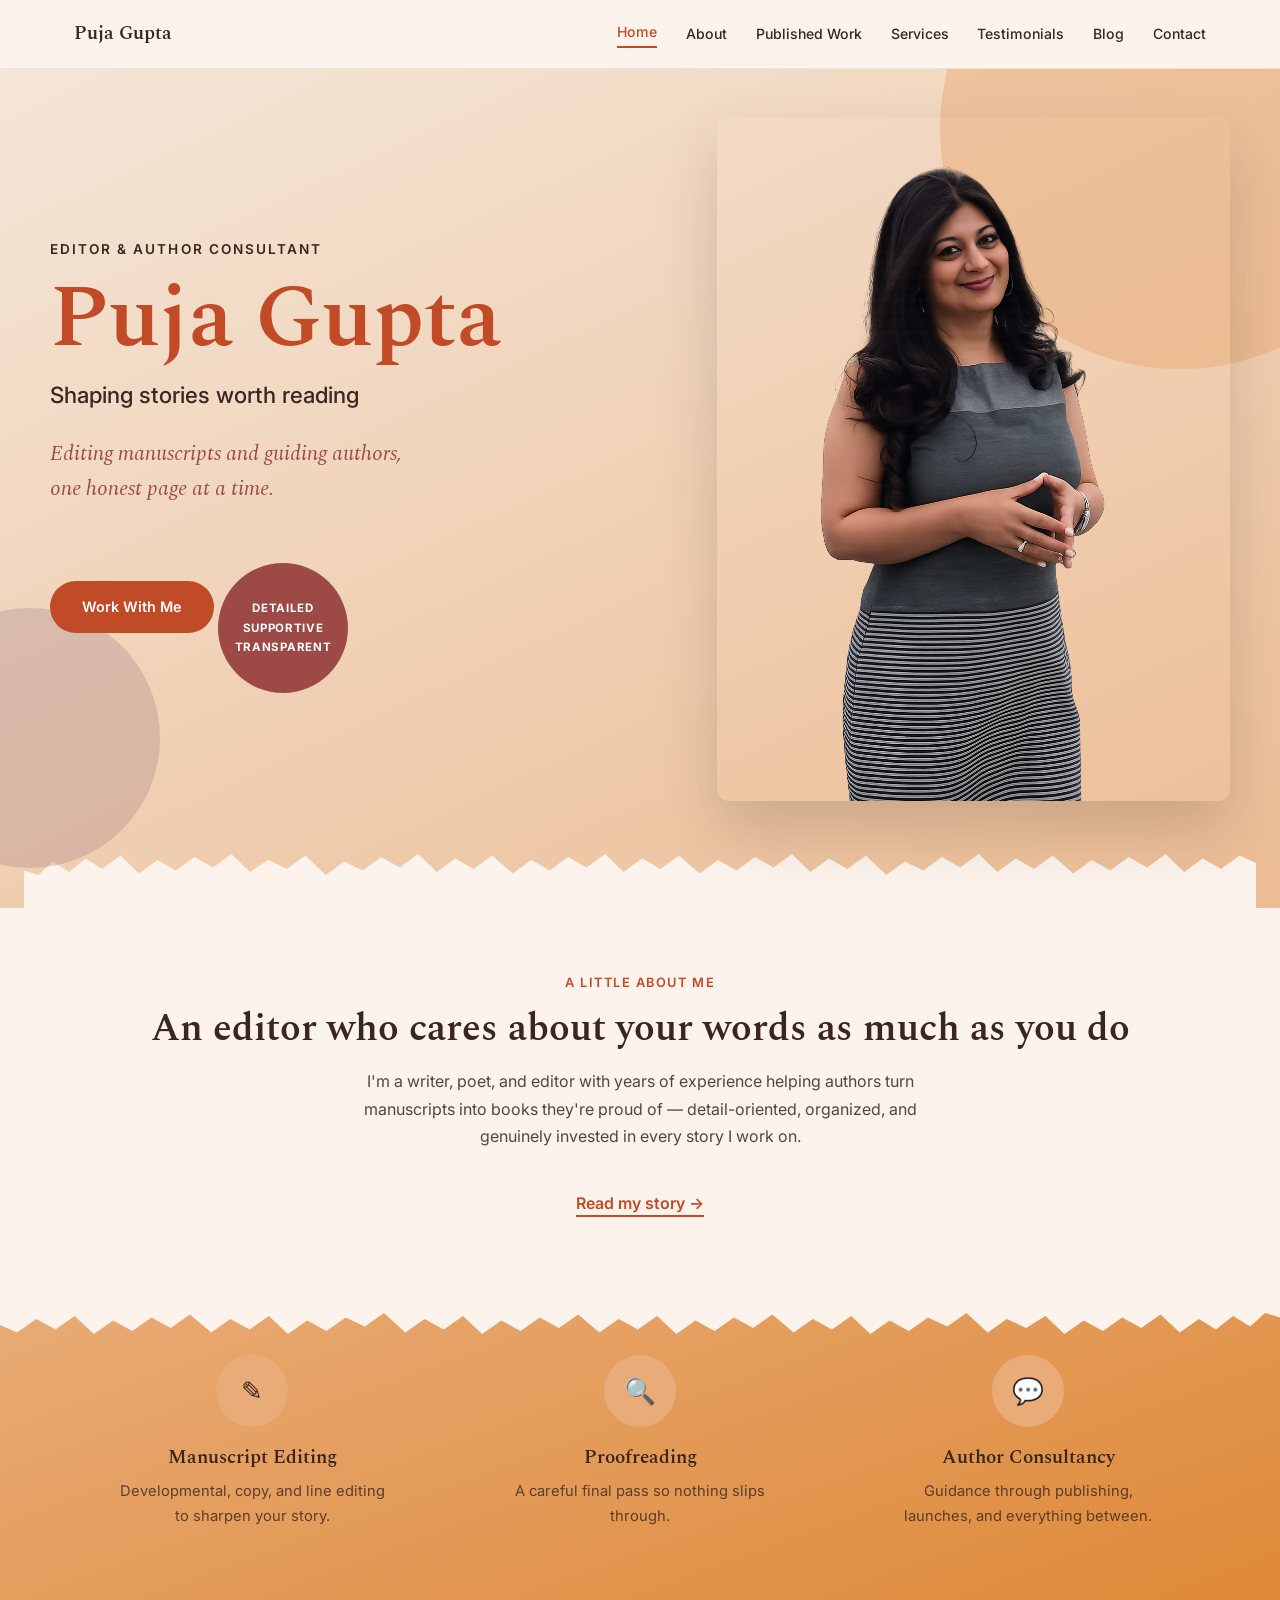
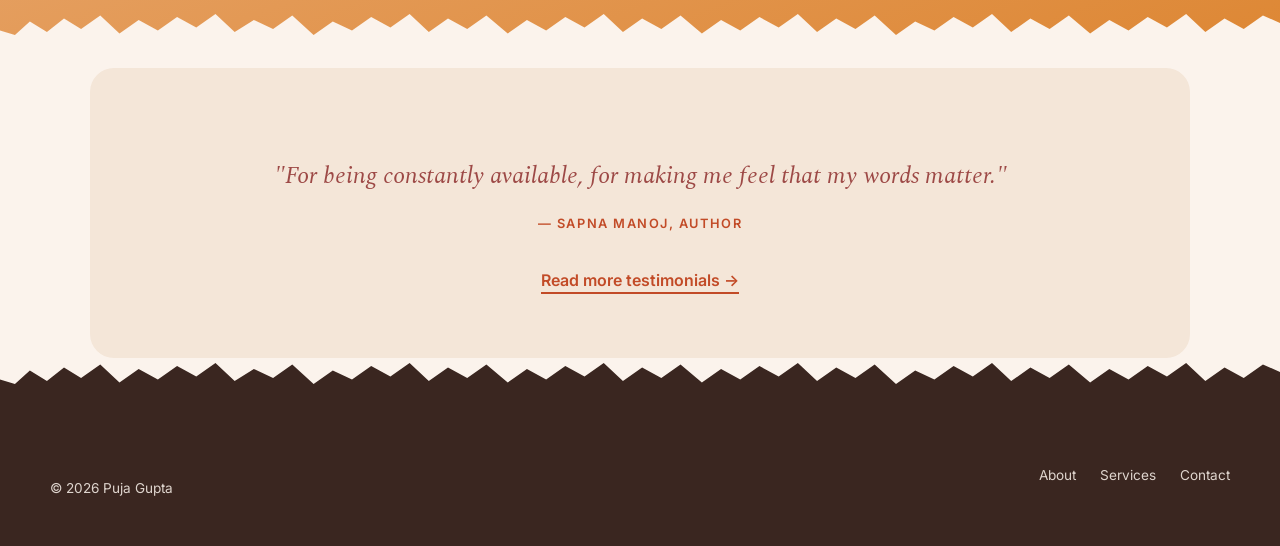
==== index.html @ 23521c8b "Update index.html" ====
<!DOCTYPE html>
<html lang="en">
<head>
<meta charset="UTF-8">
<meta name="viewport" content="width=device-width, initial-scale=1.0">
<title>Puja Gupta — Editor &amp; Author Consultant</title>
<link rel="preconnect" href="https://fonts.googleapis.com">
<link rel="preconnect" href="https://fonts.gstatic.com" crossorigin>
<link href="https://fonts.googleapis.com/css2?family=Spectral:ital,wght@0,500;0,600;1,500&family=Inter:wght@400;500;600;700&display=swap" rel="stylesheet">
<link rel="stylesheet" href="style.css">
</head>
<body>

<header class="site-nav">
  <div class="nav-inner">
    <a href="index.html" class="nav-logo">Puja Gupta</a>
    <nav class="nav-links" id="navLinks">
      <a href="index.html" class="is-current">Home</a>
      <a href="about.html">About</a>
      <a href="publishedwork.html">Published Work</a>
      <a href="services.html">Services</a>
      <a href="testimonials.html">Testimonials</a>
      <a href="blog.html">Blog</a>
      <a href="contact.html">Contact</a>
    </nav>
    <button class="nav-toggle" id="navToggle" aria-label="Toggle menu" aria-expanded="false">
      <span></span><span></span><span></span>
    </button>
  </div>
</header>

<!-- ============ HERO ============ -->
<section class="hero">
  <div class="hero-blob blob-a" aria-hidden="true"></div>
  <div class="hero-blob blob-b" aria-hidden="true"></div>

  <div class="hero-inner">
    <div class="hero-text">
      <p class="hero-eyebrow">Editor &amp; Author Consultant</p>
      <h1>Puja Gupta</h1>
      <p class="hero-role">Shaping stories worth reading</p>
      <p class="hero-tagline">Editing manuscripts and guiding authors, one honest page at a time.</p>
      <a href="contact.html" class="btn btn-primary">Work With Me</a>
      <div class="hero-badge">DETAILED<br>SUPPORTIVE<br>TRANSPARENT</div>
    </div>
    <div class="hero-photo">
      <img src="hero-photo.jpg.png" alt="Puja Gupta">
    </div>
  </div>

  <svg class="torn-divider" viewBox="0 0 1200 40" preserveAspectRatio="none" aria-hidden="true">
    <path d="M0,40 L0,15 L14,18 L28,9 L44,16 L60,7 L76,14 L94,5 L112,17 L130,8 L148,15 L166,6 L184,13 L202,4 L220,16 L238,8 L256,14 L274,5 L294,18 L312,9 L330,15 L348,6 L366,13 L384,4 L402,16 L420,7 L438,14 L456,5 L476,17 L494,8 L512,15 L530,6 L548,13 L566,4 L584,16 L602,7 L620,14 L638,5 L658,17 L676,8 L694,15 L712,6 L730,13 L748,4 L766,16 L784,7 L802,14 L820,5 L840,18 L858,9 L876,15 L894,6 L912,13 L930,4 L948,16 L966,7 L984,14 L1002,5 L1022,17 L1040,8 L1058,15 L1076,6 L1094,13 L1112,4 L1130,16 L1148,7 L1166,14 L1184,5 L1200,10 L1200,40 Z"/>
  </svg>
</section>

<!-- ============ INTRO TEASER ============ -->
<section class="section section-center">
  <p class="eyebrow eyebrow-center">A little about me</p>
  <h2>An editor who cares about your words as much as you do</h2>
  <p class="section-lead">I'm a writer, poet, and editor with years of experience helping authors turn manuscripts into books they're proud of — detail-oriented, organized, and genuinely invested in every story I work on.</p>
  <a href="about.html" class="link-underline">Read my story →</a>
</section>

<!-- ============ WHAT I DO TEASER ============ -->
<div class="band band-tacao">
  <svg class="torn-divider" viewBox="0 0 1200 40" preserveAspectRatio="none" aria-hidden="true" style="transform: rotate(180deg); margin-bottom:-1px;">
    <path d="M0,40 L0,15 L14,18 L28,9 L44,16 L60,7 L76,14 L94,5 L112,17 L130,8 L148,15 L166,6 L184,13 L202,4 L220,16 L238,8 L256,14 L274,5 L294,18 L312,9 L330,15 L348,6 L366,13 L384,4 L402,16 L420,7 L438,14 L456,5 L476,17 L494,8 L512,15 L530,6 L548,13 L566,4 L584,16 L602,7 L620,14 L638,5 L658,17 L676,8 L694,15 L712,6 L730,13 L748,4 L766,16 L784,7 L802,14 L820,5 L840,18 L858,9 L876,15 L894,6 L912,13 L930,4 L948,16 L966,7 L984,14 L1002,5 L1022,17 L1040,8 L1058,15 L1076,6 L1094,13 L1112,4 L1130,16 L1148,7 L1166,14 L1184,5 L1200,10 L1200,40 Z" fill="var(--cream)"/>
  </svg>
  <section class="numbered-grid">
    <div class="numbered-card">
      <div class="numbered-icon">✎</div>
      <h3>Manuscript Editing</h3>
      <p>Developmental, copy, and line editing to sharpen your story.</p>
    </div>
    <div class="numbered-card">
      <div class="numbered-icon">🔍</div>
      <h3>Proofreading</h3>
      <p>A careful final pass so nothing slips through.</p>
    </div>
    <div class="numbered-card">
      <div class="numbered-icon">💬</div>
      <h3>Author Consultancy</h3>
      <p>Guidance through publishing, launches, and everything between.</p>
    </div>
  </section>
  <svg class="torn-divider" viewBox="0 0 1200 40" preserveAspectRatio="none" aria-hidden="true" style="margin-top:-1px;">
    <path d="M0,40 L0,15 L14,18 L28,9 L44,16 L60,7 L76,14 L94,5 L112,17 L130,8 L148,15 L166,6 L184,13 L202,4 L220,16 L238,8 L256,14 L274,5 L294,18 L312,9 L330,15 L348,6 L366,13 L384,4 L402,16 L420,7 L438,14 L456,5 L476,17 L494,8 L512,15 L530,6 L548,13 L566,4 L584,16 L602,7 L620,14 L638,5 L658,17 L676,8 L694,15 L712,6 L730,13 L748,4 L766,16 L784,7 L802,14 L820,5 L840,18 L858,9 L876,15 L894,6 L912,13 L930,4 L948,16 L966,7 L984,14 L1002,5 L1022,17 L1040,8 L1058,15 L1076,6 L1094,13 L1112,4 L1130,16 L1148,7 L1166,14 L1184,5 L1200,10 L1200,40 Z" fill="var(--cream)"/>
  </svg>
</div>

<!-- ============ CTA ============ -->
<section class="section section-center" style="background: var(--cream-2); border-radius: 24px; max-width: 1100px;">
  <p class="script-line" style="font-size: 1.5rem; margin-bottom: 1rem;">"For being constantly available, for making me feel that my words matter."</p>
  <p class="eyebrow eyebrow-center" style="margin-top: 1rem;">— Sapna Manoj, Author</p>
  <div style="margin-top: 2rem;">
    <a href="testimonials.html" class="link-underline">Read more testimonials →</a>
  </div>
</section>

<svg class="torn-divider to-ink" viewBox="0 0 1200 40" preserveAspectRatio="none" aria-hidden="true" style="margin-bottom:-1px;">
  <path d="M0,40 L0,15 L14,18 L28,9 L44,16 L60,7 L76,14 L94,5 L112,17 L130,8 L148,15 L166,6 L184,13 L202,4 L220,16 L238,8 L256,14 L274,5 L294,18 L312,9 L330,15 L348,6 L366,13 L384,4 L402,16 L420,7 L438,14 L456,5 L476,17 L494,8 L512,15 L530,6 L548,13 L566,4 L584,16 L602,7 L620,14 L638,5 L658,17 L676,8 L694,15 L712,6 L730,13 L748,4 L766,16 L784,7 L802,14 L820,5 L840,18 L858,9 L876,15 L894,6 L912,13 L930,4 L948,16 L966,7 L984,14 L1002,5 L1022,17 L1040,8 L1058,15 L1076,6 L1094,13 L1112,4 L1130,16 L1148,7 L1166,14 L1184,5 L1200,10 L1200,40 Z"/>
</svg>
<footer class="site-footer">
  <div class="footer-inner">
    <p>© 2026 Puja Gupta</p>
    <div class="footer-links">
      <a href="about.html">About</a>
      <a href="services.html">Services</a>
      <a href="contact.html">Contact</a>
    </div>
  </div>
</footer>

<script src="script.js"></script>
</body>
</html>
---- style.css ----
/* ===========================================
   TOKENS
   =========================================== */
:root{
  --cream: #FBF3EC;
  --cream-2: #F4E6D8;
  --tuscany: #C24B27;
  --brandy: #DD8632;
  --tacao: #E9AC78;
  --copper: #9D4946;
  --pharlap: #AB8689;
  --ink: #3A2620;

  --font-display: "Spectral", serif;
  --font-body: "Inter", sans-serif;
  --container: 1180px;
}

*,*::before,*::as{ box-sizing: border-box; }
*,*::before,*::after{ box-sizing: border-box; }
html{ scroll-behavior: smooth; }
@media (prefers-reduced-motion: reduce){
  html{ scroll-behavior: auto; }
  *{ animation-duration: .01ms !important; transition-duration: .01ms !important; }
}

body{
  margin:0;
  font-family: var(--font-body);
  background: var(--cream);
  color: var(--ink);
  line-height: 1.7;
  -webkit-font-smoothing: antialiased;
}

h1,h2,h3{ font-family: var(--font-display); margin:0; line-height:1.2; font-weight:600; }
a{ color:inherit; text-decoration:none; }
img{ max-width:100%; display:block; }
ul{ margin:0; padding:0; list-style:none; }

:focus-visible{ outline: 3px solid var(--tuscany); outline-offset: 3px; }

.eyebrow{
  font-family: var(--font-body);
  font-size: .8rem;
  font-weight: 600;
  letter-spacing: .12em;
  text-transform: uppercase;
  color: var(--tuscany);
  margin: 0 0 .8rem;
}
.eyebrow-center{ text-align:center; }
.script-line{
  font-family: var(--font-display);
  font-style: italic;
  color: var(--copper);
}

.btn{
  display:inline-block;
  padding: .85rem 2rem;
  border-radius: 999px;
  font-weight: 600;
  font-size: .9rem;
  transition: transform .3s ease, box-shadow .3s ease;
}
.btn:hover{ transform: translateY(-2px); box-shadow: 0 10px 22px rgba(58,38,32,.18); }
.btn-primary{ background: var(--tuscany); color: #fff; }
.btn-ghost{ background: transparent; color: var(--ink); border: 1.5px solid var(--ink); }

.link-underline{
  font-weight: 600;
  border-bottom: 2px solid var(--tuscany);
  padding-bottom: 2px;
  color: var(--tuscany);
}

/* ===========================================
   NAV
   =========================================== */
.site-nav{
  position: sticky;
  top: 0;
  z-index: 100;
  background: rgba(251,243,236,.92);
  backdrop-filter: blur(8px);
  border-bottom: 1px solid rgba(58,38,32,.08);
}
.nav-inner{
  max-width: var(--container);
  margin: 0 auto;
  display:flex;
  align-items:center;
  justify-content:space-between;
  padding: 1.1rem 1.5rem;
}
.nav-logo{
  font-family: var(--font-display);
  font-weight:600;
  font-size: 1.2rem;
  color: var(--ink);
}
.nav-links{ display:flex; align-items:center; gap: 1.8rem; }
.nav-links a{ font-size: .88rem; font-weight:500; color: var(--ink); transition: color .2s; }
.nav-links a:hover{ color: var(--tuscany); }
.nav-links a.is-current{ color: var(--tuscany); border-bottom: 2px solid var(--tuscany); padding-bottom: 2px; }
.nav-toggle{ display:none; flex-direction:column; gap:5px; background:none; border:none; cursor:pointer; padding:.5rem; }
.nav-toggle span{ width:22px; height:2px; background: var(--ink); }

/* ===========================================
   TORN PAPER DIVIDER
   =========================================== */
.torn-divider{
  display:block;
  width: 100%;
  height: 60px;
  margin-top: -1px;
}
.torn-divider path{ fill: var(--cream); }
.torn-divider.to-cream-2 path{ fill: var(--cream-2); }
.torn-divider.to-ink path{ fill: var(--ink); }

/* ===========================================
   HERO (Home)
   =========================================== */
.hero{
  position: relative;
  overflow: hidden;
  padding: 3rem 1.5rem 0;
  background: linear-gradient(155deg, var(--cream-2) 0%, var(--tacao) 140%);
}
.hero-blob{
  position: absolute;
  border-radius: 50%;
  opacity: .5;
  z-index: 0;
}
.blob-a{ width: 480px; height: 480px; background: var(--tacao); top: -180px; right: -140px; }
.blob-b{ width: 260px; height: 260px; background: var(--pharlap); opacity: .35; bottom: 40px; left: -100px; }

.hero-inner{
  position: relative;
  z-index: 1;
  max-width: var(--container);
  margin: 0 auto;
  display: grid;
  grid-template-columns: 1.1fr .9fr;
  gap: 2.5rem;
  align-items: center;
  padding-bottom: 3rem;
}
.hero-text h1{
  font-size: clamp(3rem, 7vw, 5.5rem);
  color: var(--tuscany);
}
.hero-eyebrow{
  font-size: .85rem;
  font-weight: 600;
  letter-spacing: .15em;
  text-transform: uppercase;
  color: var(--ink);
  margin-bottom: .4rem;
}
.hero-role{
  font-size: 1.4rem;
  font-weight: 500;
  color: var(--ink);
  margin-top: .2rem;
}
.hero-tagline{
  font-family: var(--font-display);
  font-style: italic;
  font-size: 1.3rem;
  color: var(--copper);
  margin: 1.3rem 0 2rem;
  max-width: 32ch;
}
.hero-badge{
  display:inline-flex;
  flex-direction: column;
  align-items:center;
  justify-content:center;
  gap: .3rem;
  width: 130px; height: 130px;
  border-radius: 50%;
  background: var(--copper);
  color: #fff;
  font-size: .72rem;
  font-weight: 700;
  letter-spacing: .06em;
  text-align:center;
  margin-top: 1.5rem;
}

.hero-photo{ position: relative; }
.hero-photo img{
  width: 100%;
  border-radius: 12px;
  aspect-ratio: 3/4;
  object-fit: cover;
  box-shadow: 0 30px 60px rgba(58,38,32,.18);
}

/* ===========================================
   PAGE BANNER (inner pages)
   =========================================== */
.page-banner{
  position: relative;
  overflow: hidden;
  padding: 5rem 1.5rem 4rem;
  text-align: center;
  background: linear-gradient(155deg, var(--cream-2) 0%, var(--tacao) 140%);
}
.page-banner .hero-blob{ opacity: .4; }
.page-banner-inner{ position: relative; z-index: 1; max-width: 640px; margin: 0 auto; }
.page-banner h1{ font-size: clamp(2.4rem, 6vw, 3.6rem); color: var(--tuscany); }
.page-banner p{ margin-top: .8rem; font-size: 1.05rem; color: var(--ink); opacity: .8; }

/* ===========================================
   TEASER / INTRO SECTIONS
   =========================================== */
.section{
  max-width: var(--container);
  margin: 0 auto;
  padding: 4rem 1.5rem;
}
.section-center{ text-align: center; }
.section h2{ font-size: clamp(1.8rem, 4vw, 2.4rem); margin-bottom: 1rem; }
.section-lead{ max-width: 60ch; margin: 0 auto 2.5rem; color: var(--ink); opacity: .85; }

/* ===========================================
   ABOUT
   =========================================== */
.about-grid{
  max-width: var(--container);
  margin: 0 auto;
  padding: 4rem 1.5rem;
  display:grid;
  grid-template-columns: .8fr 1.2fr;
  gap: 3rem;
  align-items:center;
}
.about-photo img{ border-radius: 12px; aspect-ratio: 3/4; object-fit: cover; box-shadow: 0 20px 40px rgba(58,38,32,.15); }
.about-copy h2{ font-size: 2rem; margin-bottom: 1rem; }
.about-copy p{ margin: 0 0 1.2rem; max-width: 52ch; }
.about-quote{
  font-family: var(--font-display);
  font-style: italic;
  font-size: 1.15rem;
  color: var(--copper);
  border-left: 3px solid var(--tacao);
  padding-left: 1.2rem;
  margin: 1.5rem 0;
}

.edu-skills{
  max-width: var(--container);
  margin: 0 auto;
  padding: 1rem 1.5rem 5rem;
  display: grid;
  grid-template-columns: 1fr 1fr;
  gap: 3rem;
}
.edu-item{ margin-bottom: 1.1rem; }
.edu-degree{ font-weight: 600; margin: 0; }
.edu-school{ color: var(--ink); opacity: .7; font-size: .9rem; margin: .2rem 0 0; }
.chip-row{ display:flex; flex-wrap:wrap; gap: .6rem; }
.chip{
  background: var(--cream-2);
  border: 1px solid rgba(58,38,32,.1);
  padding: .5rem 1rem;
  border-radius: 999px;
  font-size: .85rem;
}

/* ===========================================
   NUMBERED CARDS (Services)
   =========================================== */
.numbered-grid{
  max-width: var(--container);
  margin: 0 auto;
  padding: 1rem 1.5rem 5rem;
  display: grid;
  grid-template-columns: repeat(3, 1fr);
  gap: 2rem;
}
.numbered-card{ text-align: center; }
.numbered-icon{
  width: 72px; height: 72px;
  border-radius: 50%;
  background: var(--tacao);
  color: var(--ink);
  display:flex; align-items:center; justify-content:center;
  font-size: 1.6rem;
  margin: 0 auto 1.2rem;
}
.numbered-card h3{ font-size: 1.2rem; margin-bottom: .6rem; }
.numbered-card p{ font-size: .92rem; opacity: .8; max-width: 30ch; margin: 0 auto; }

/* ===========================================
   WORK CARDS (Published Work)
   =========================================== */
.work-list{
  max-width: var(--container);
  margin: 0 auto;
  padding: 1rem 1.5rem 5rem;
  display: flex;
  flex-direction: column;
  gap: 1.5rem;
}
.work-card{
  background: #fff;
  border-radius: 14px;
  padding: 2rem;
  display: flex;
  justify-content: space-between;
  align-items: center;
  gap: 2rem;
  flex-wrap: wrap;
  box-shadow: 0 10px 26px rgba(58,38,32,.06);
  transition: transform .3s ease, box-shadow .3s ease;
}
.work-card:hover{ transform: translateY(-4px); box-shadow: 0 16px 34px rgba(58,38,32,.1); }
.work-card h3{ font-size: 1.25rem; margin-bottom: .4rem; }
.work-card p{ font-size: .92rem; opacity: .8; max-width: 52ch; margin: 0; }

/* ===========================================
   SECTION BANDS — alternating backgrounds for rhythm
   =========================================== */
.band{ width: 100%; position: relative; }
.band-cream2{ background: var(--cream-2); }
.band-tacao{ background: linear-gradient(160deg, var(--tacao) 0%, var(--brandy) 100%); }
.band-tacao .eyebrow, .band-tacao h2{ color: var(--ink); }
.band-tacao .section-lead, .band-tacao p{ color: var(--ink); }

/* ===========================================
   TESTIMONIALS (dark pill cards)
   =========================================== */
.testimonial-list{
  max-width: var(--container);
  margin: 0 auto;
  padding: 1rem 1.5rem 5rem;
  display: flex;
  flex-direction: column;
  gap: 2rem;
}
.testimonial-card{
  background: var(--ink);
  color: var(--cream);
  border-radius: 28px;
  padding: 2.5rem;
  display: grid;
  grid-template-columns: 110px 1fr;
  gap: 2rem;
  align-items: start;
}
.testimonial-cover{
  width: 110px;
  border-radius: 8px;
  overflow: hidden;
  box-shadow: 0 10px 22px rgba(0,0,0,.3);
}
.testimonial-cover img{ width: 100%; aspect-ratio: 2/3; object-fit: cover; }
.testimonial-quote{ font-size: .96rem; opacity: .92; margin-bottom: 1.2rem; }
.testimonial-author{ font-weight: 700; margin: 0; }
.testimonial-book a{
  font-size: .85rem;
  color: var(--tacao);
  border-bottom: 1px solid var(--tacao);
  padding-bottom: 1px;
}

/* ===========================================
   BLOG PLACEHOLDER
   =========================================== */
.blog-placeholder{
  max-width: 560px;
  margin: 0 auto;
  padding: 3rem 1.5rem 6rem;
  text-align: center;
}
.blog-placeholder .icon{ font-size: 2.5rem; margin-bottom: 1rem; }
.blog-placeholder h2{ font-size: 1.8rem; margin-bottom: .8rem; }

/* ===========================================
   CONTACT
   =========================================== */
.contact-page{
  max-width: var(--container);
  margin: 0 auto;
  padding: 1rem 1.5rem 6rem;
  display: grid;
  grid-template-columns: .9fr 1.1fr;
  gap: 3rem;
}
.contact-links{ display: flex; flex-direction: column; gap: 1rem; }
.contact-row{
  display:flex;
  align-items:center;
  gap: .9rem;
  font-size: .95rem;
  padding: 1.1rem 1.3rem;
  background: #fff;
  border-radius: 12px;
  box-shadow: 0 8px 20px rgba(58,38,32,.06);
  transition: transform .25s ease;
}
a.contact-row:hover{ transform: translateX(4px); }
.contact-icon{ font-size: 1.15rem; }

.contact-form{ display:flex; flex-direction:column; gap: 1rem; }
.contact-form input, .contact-form textarea{
  background: #fff;
  border: 1.5px solid rgba(58,38,32,.12);
  border-radius: 10px;
  padding: .85rem 1.1rem;
  font-family: inherit;
  font-size: .95rem;
  color: var(--ink);
  resize: vertical;
}
.contact-form input:focus, .contact-form textarea:focus{ border-color: var(--tuscany); outline:none; }
.contact-form button{ align-self: flex-start; border:none; cursor:pointer; }
.form-note{ font-size: .85rem; color: var(--tuscany); min-height: 1.2em; }

/* ===========================================
   FOOTER
   =========================================== */
.site-footer{
  background: var(--ink);
  color: var(--cream);
  padding: 3rem 1.5rem 2rem;
}
.footer-inner{
  max-width: var(--container);
  margin: 0 auto;
  display: flex;
  justify-content: space-between;
  flex-wrap: wrap;
  gap: 1rem;
  font-size: .85rem;
  opacity: .85;
}
.footer-links{ display:flex; gap: 1.5rem; }
.footer-links a:hover{ color: var(--tacao); }

/* ===========================================
   SCROLL REVEAL — minimal, classy
   =========================================== */
.reveal{
  opacity: 0;
  transform: translateY(16px);
  transition: opacity .6s ease, transform .6s ease;
}
.reveal.is-visible{ opacity: 1; transform: translateY(0); }

@media (prefers-reduced-motion: reduce){
  .reveal{ opacity: 1 !important; transform: none !important; }
}

/* ===========================================
   RESPONSIVE
   =========================================== */
@media (max-width: 900px){
  .hero-inner{ grid-template-columns: 1fr; text-align: center; }
  .hero-badge{ margin: 1.5rem auto 0; }
  .hero-photo{ max-width: 340px; margin: 2rem auto 0; }
  .about-grid{ grid-template-columns: 1fr; text-align: center; }
  .about-photo{ max-width: 300px; margin: 0 auto; }
  .about-copy p{ margin-inline: auto; }
  .edu-skills{ grid-template-columns: 1fr; }
  .numbered-grid{ grid-template-columns: 1fr; }
  .work-card{ flex-direction: column; align-items: flex-start; }
  .testimonial-card{ grid-template-columns: 1fr; text-align: left; }
  .testimonial-cover{ width: 80px; }
  .contact-page{ grid-template-columns: 1fr; }
}
@media (max-width: 640px){
  .nav-links{
    position: fixed; inset: 0 0 0 auto; height: 100vh; width: min(78vw, 300px);
    background: var(--cream); flex-direction: column; align-items:flex-start; justify-content:center;
    padding: 2rem; gap: 1.6rem; transform: translateX(100%); transition: transform .3s ease;
    box-shadow: -10px 0 30px rgba(58,38,32,.12);
  }
  .nav-links.open{ transform: translateX(0); }
  .nav-toggle{ display:flex; }
}
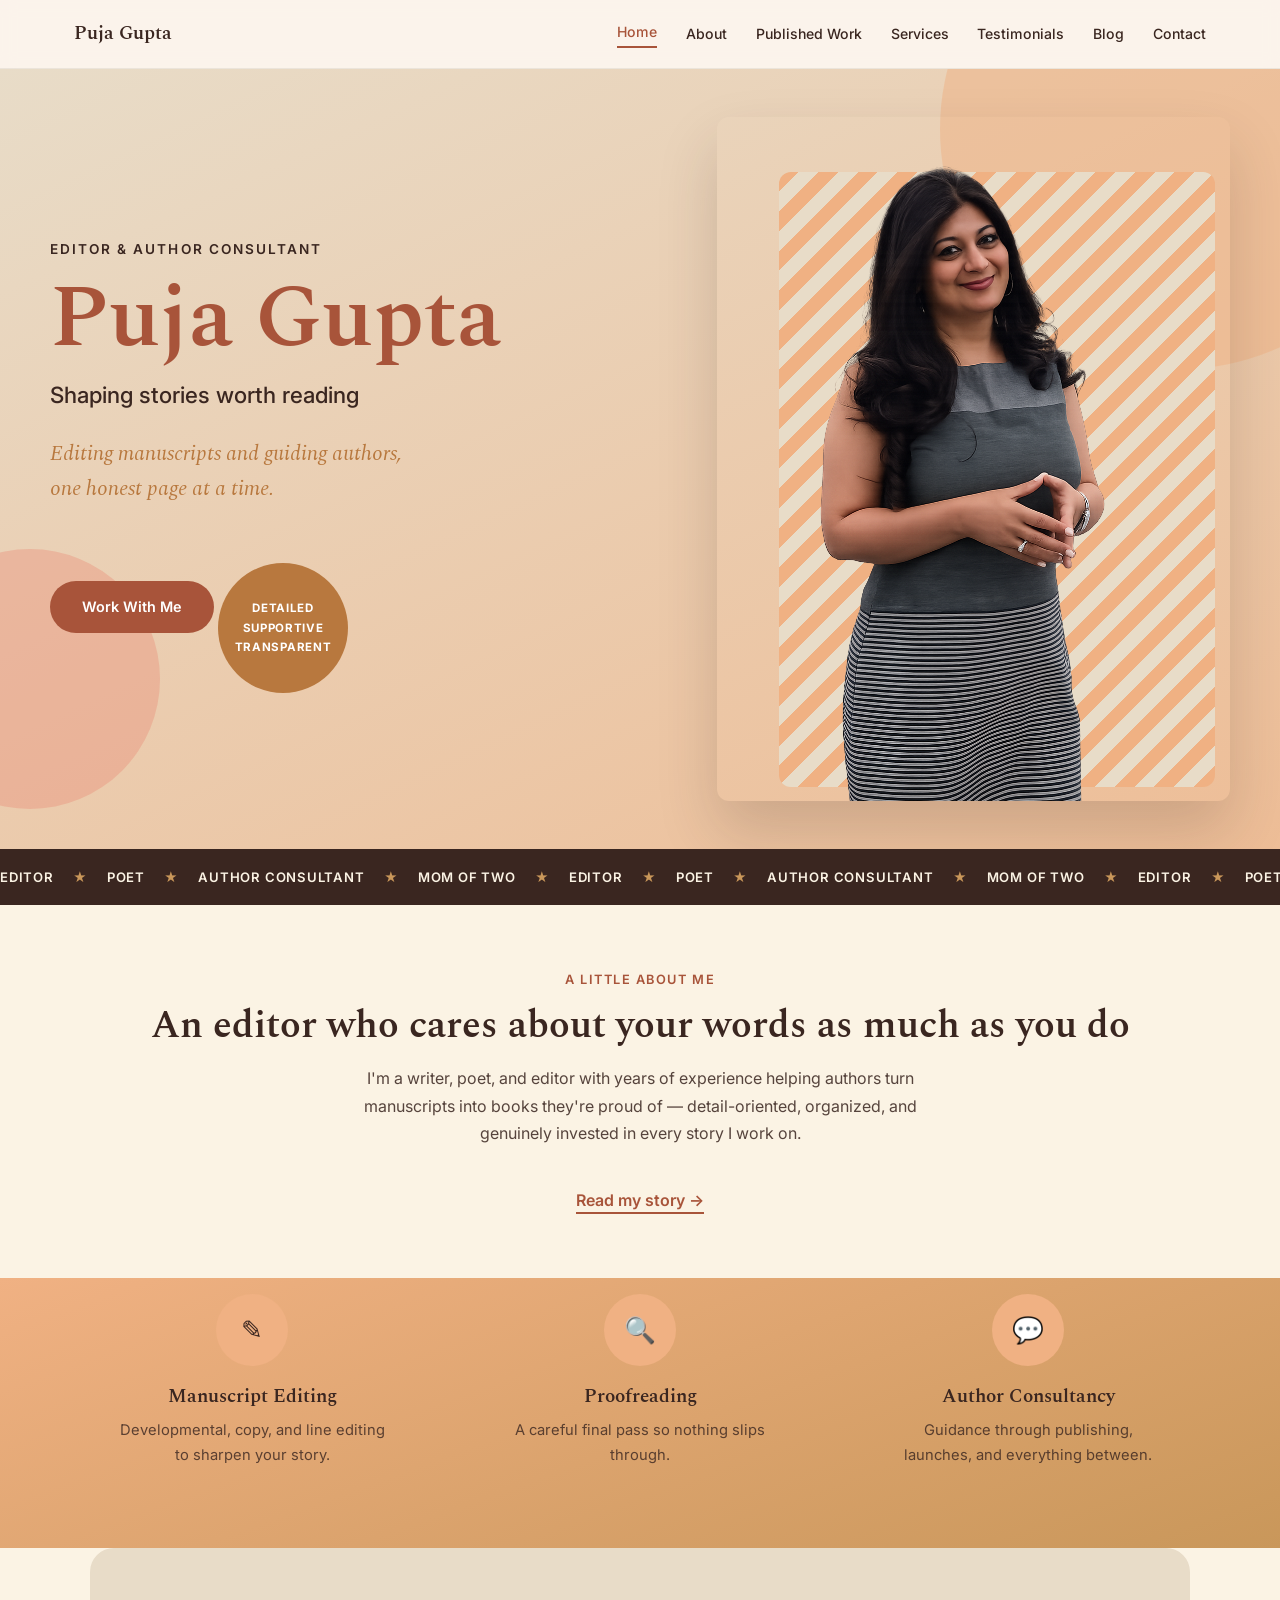
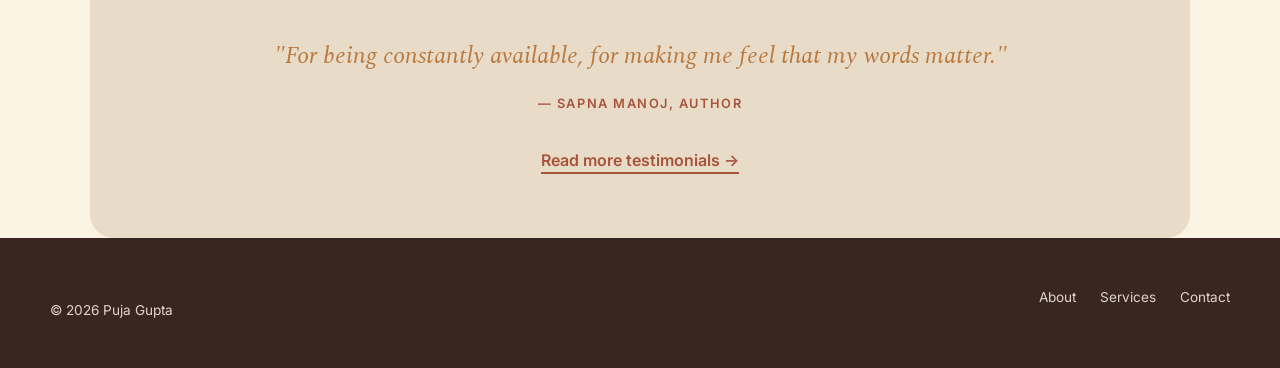
==== commit c0e7cbdd: "Update index.html" ====
--- a/index.html
+++ b/index.html
@@ -44,14 +44,21 @@
       <div class="hero-badge">DETAILED<br>SUPPORTIVE<br>TRANSPARENT</div>
     </div>
     <div class="hero-photo">
-      <img src="hero-photo.jpg.png" alt="Puja Gupta">
+      <div class="stripe-panel" style="width: 85%; height: 90%; top: 8%; left: 12%;" aria-hidden="true"></div>
+      <img src="hero-photo.jpg.png" alt="Puja Gupta" style="position:relative;">
     </div>
   </div>
+</section>
 
-  <svg class="torn-divider" viewBox="0 0 1200 40" preserveAspectRatio="none" aria-hidden="true">
-    <path d="M0,40 L0,15 L14,18 L28,9 L44,16 L60,7 L76,14 L94,5 L112,17 L130,8 L148,15 L166,6 L184,13 L202,4 L220,16 L238,8 L256,14 L274,5 L294,18 L312,9 L330,15 L348,6 L366,13 L384,4 L402,16 L420,7 L438,14 L456,5 L476,17 L494,8 L512,15 L530,6 L548,13 L566,4 L584,16 L602,7 L620,14 L638,5 L658,17 L676,8 L694,15 L712,6 L730,13 L748,4 L766,16 L784,7 L802,14 L820,5 L840,18 L858,9 L876,15 L894,6 L912,13 L930,4 L948,16 L966,7 L984,14 L1002,5 L1022,17 L1040,8 L1058,15 L1076,6 L1094,13 L1112,4 L1130,16 L1148,7 L1166,14 L1184,5 L1200,10 L1200,40 Z"/>
-  </svg>
-</section>
+
+<!-- ============ SCROLLING TAG STRIP ============ -->
+<div class="tag-marquee">
+  <div class="tag-marquee-track">
+    <span>Editor</span><span class="star">★</span><span>Poet</span><span class="star">★</span><span>Author Consultant</span><span class="star">★</span><span>Mom of Two</span><span class="star">★</span>
+    <span>Editor</span><span class="star">★</span><span>Poet</span><span class="star">★</span><span>Author Consultant</span><span class="star">★</span><span>Mom of Two</span><span class="star">★</span>
+    <span>Editor</span><span class="star">★</span><span>Poet</span><span class="star">★</span><span>Author Consultant</span><span class="star">★</span><span>Mom of Two</span><span class="star">★</span>
+  </div>
+</div>
 
 <!-- ============ INTRO TEASER ============ -->
 <section class="section section-center">
@@ -63,10 +70,7 @@
 
 <!-- ============ WHAT I DO TEASER ============ -->
 <div class="band band-tacao">
-  <svg class="torn-divider" viewBox="0 0 1200 40" preserveAspectRatio="none" aria-hidden="true" style="transform: rotate(180deg); margin-bottom:-1px;">
-    <path d="M0,40 L0,15 L14,18 L28,9 L44,16 L60,7 L76,14 L94,5 L112,17 L130,8 L148,15 L166,6 L184,13 L202,4 L220,16 L238,8 L256,14 L274,5 L294,18 L312,9 L330,15 L348,6 L366,13 L384,4 L402,16 L420,7 L438,14 L456,5 L476,17 L494,8 L512,15 L530,6 L548,13 L566,4 L584,16 L602,7 L620,14 L638,5 L658,17 L676,8 L694,15 L712,6 L730,13 L748,4 L766,16 L784,7 L802,14 L820,5 L840,18 L858,9 L876,15 L894,6 L912,13 L930,4 L948,16 L966,7 L984,14 L1002,5 L1022,17 L1040,8 L1058,15 L1076,6 L1094,13 L1112,4 L1130,16 L1148,7 L1166,14 L1184,5 L1200,10 L1200,40 Z" fill="var(--cream)"/>
-  </svg>
-  <section class="numbered-grid">
+<section class="numbered-grid">
     <div class="numbered-card">
       <div class="numbered-icon">✎</div>
       <h3>Manuscript Editing</h3>
@@ -83,9 +87,6 @@
       <p>Guidance through publishing, launches, and everything between.</p>
     </div>
   </section>
-  <svg class="torn-divider" viewBox="0 0 1200 40" preserveAspectRatio="none" aria-hidden="true" style="margin-top:-1px;">
-    <path d="M0,40 L0,15 L14,18 L28,9 L44,16 L60,7 L76,14 L94,5 L112,17 L130,8 L148,15 L166,6 L184,13 L202,4 L220,16 L238,8 L256,14 L274,5 L294,18 L312,9 L330,15 L348,6 L366,13 L384,4 L402,16 L420,7 L438,14 L456,5 L476,17 L494,8 L512,15 L530,6 L548,13 L566,4 L584,16 L602,7 L620,14 L638,5 L658,17 L676,8 L694,15 L712,6 L730,13 L748,4 L766,16 L784,7 L802,14 L820,5 L840,18 L858,9 L876,15 L894,6 L912,13 L930,4 L948,16 L966,7 L984,14 L1002,5 L1022,17 L1040,8 L1058,15 L1076,6 L1094,13 L1112,4 L1130,16 L1148,7 L1166,14 L1184,5 L1200,10 L1200,40 Z" fill="var(--cream)"/>
-  </svg>
 </div>
 
 <!-- ============ CTA ============ -->
@@ -96,10 +97,6 @@
     <a href="testimonials.html" class="link-underline">Read more testimonials →</a>
   </div>
 </section>
-
-<svg class="torn-divider to-ink" viewBox="0 0 1200 40" preserveAspectRatio="none" aria-hidden="true" style="margin-bottom:-1px;">
-  <path d="M0,40 L0,15 L14,18 L28,9 L44,16 L60,7 L76,14 L94,5 L112,17 L130,8 L148,15 L166,6 L184,13 L202,4 L220,16 L238,8 L256,14 L274,5 L294,18 L312,9 L330,15 L348,6 L366,13 L384,4 L402,16 L420,7 L438,14 L456,5 L476,17 L494,8 L512,15 L530,6 L548,13 L566,4 L584,16 L602,7 L620,14 L638,5 L658,17 L676,8 L694,15 L712,6 L730,13 L748,4 L766,16 L784,7 L802,14 L820,5 L840,18 L858,9 L876,15 L894,6 L912,13 L930,4 L948,16 L966,7 L984,14 L1002,5 L1022,17 L1040,8 L1058,15 L1076,6 L1094,13 L1112,4 L1130,16 L1148,7 L1166,14 L1184,5 L1200,10 L1200,40 Z"/>
-</svg>
 <footer class="site-footer">
   <div class="footer-inner">
     <p>© 2026 Puja Gupta</p>
--- a/style.css
+++ b/style.css
@@ -2,13 +2,13 @@
    TOKENS
    =========================================== */
 :root{
-  --cream: #FBF3EC;
-  --cream-2: #F4E6D8;
-  --tuscany: #C24B27;
-  --brandy: #DD8632;
-  --tacao: #E9AC78;
-  --copper: #9D4946;
-  --pharlap: #AB8689;
+  --cream: #FBF3E4;
+  --cream-2: #E8DCC8;
+  --tuscany: #A8543A;
+  --brandy: #C9975A;
+  --tacao: #F0B183;
+  --copper: #B8783E;
+  --pharlap: #E8836F;
   --ink: #3A2620;
 
   --font-display: "Spectral", serif;
@@ -113,8 +113,9 @@
 .torn-divider{
   display:block;
   width: 100%;
-  height: 60px;
+  height: 40px;
   margin-top: -1px;
+  filter: drop-shadow(0 -3px 4px rgba(58,38,32,.08));
 }
 .torn-divider path{ fill: var(--cream); }
 .torn-divider.to-cream-2 path{ fill: var(--cream-2); }
@@ -334,6 +335,53 @@
 .band-tacao .section-lead, .band-tacao p{ color: var(--ink); }
 
 /* ===========================================
+   STRIPE ACCENT PANEL
+   =========================================== */
+.stripe-panel{
+  position: absolute;
+  border-radius: 12px;
+  background: repeating-linear-gradient(
+    135deg,
+    var(--tacao),
+    var(--tacao) 14px,
+    var(--cream-2) 14px,
+    var(--cream-2) 28px
+  );
+  z-index: 0;
+}
+
+/* ===========================================
+   SCROLLING TAG MARQUEE
+   =========================================== */
+.tag-marquee{
+  background: var(--ink);
+  overflow: hidden;
+  padding: .9rem 0;
+  white-space: nowrap;
+}
+.tag-marquee-track{
+  display: inline-flex;
+  gap: 1.2rem;
+  animation: tagMarqueeScroll 20s linear infinite;
+}
+.tag-marquee-track span{
+  font-size: .82rem;
+  font-weight: 600;
+  letter-spacing: .06em;
+  text-transform: uppercase;
+  color: var(--cream);
+}
+.tag-marquee-track .star{ color: var(--brandy); }
+@keyframes tagMarqueeScroll{
+  from{ transform: translateX(0); }
+  to{ transform: translateX(-50%); }
+}
+.tag-marquee:hover .tag-marquee-track{ animation-play-state: paused; }
+@media (prefers-reduced-motion: reduce){
+  .tag-marquee-track{ animation: none !important; }
+}
+
+/* ===========================================
    TESTIMONIALS (dark pill cards)
    =========================================== */
 .testimonial-list{
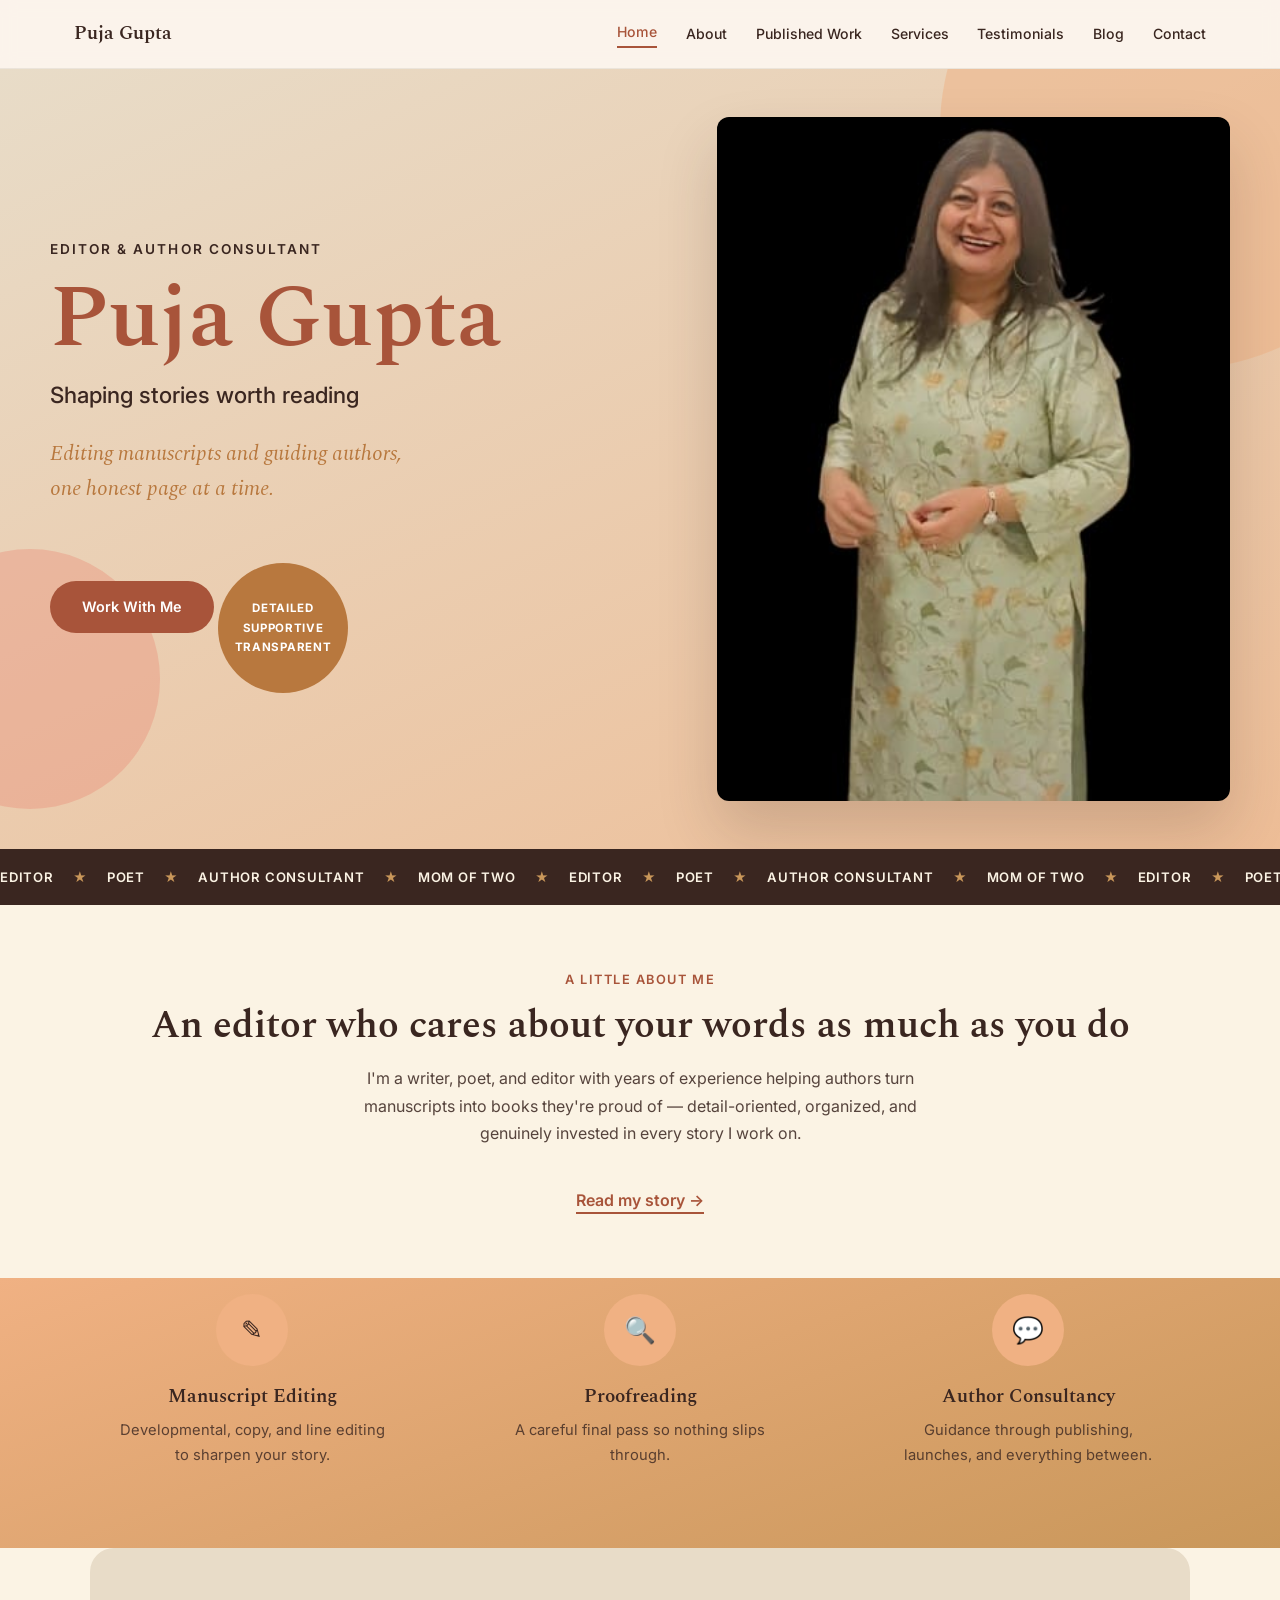
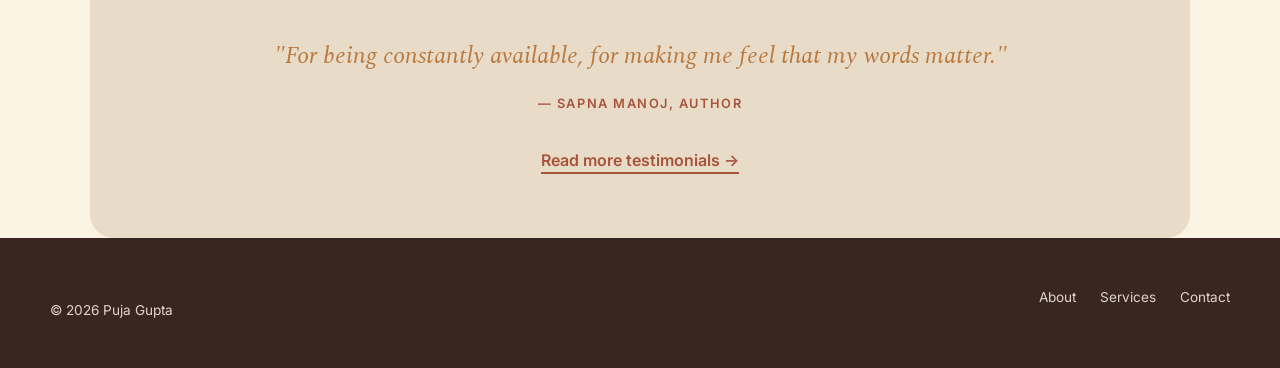
==== commit a6ff57c9: "Create index.html" ====
--- a/index.html
+++ b/index.html
@@ -45,7 +45,7 @@
     </div>
     <div class="hero-photo">
       <div class="stripe-panel" style="width: 85%; height: 90%; top: 8%; left: 12%;" aria-hidden="true"></div>
-      <img src="hero-photo.jpg.png" alt="Puja Gupta" style="position:relative;">
+      <img src="hero_section.jpeg" alt="Puja Gupta" style="position:relative;">
     </div>
   </div>
 </section>
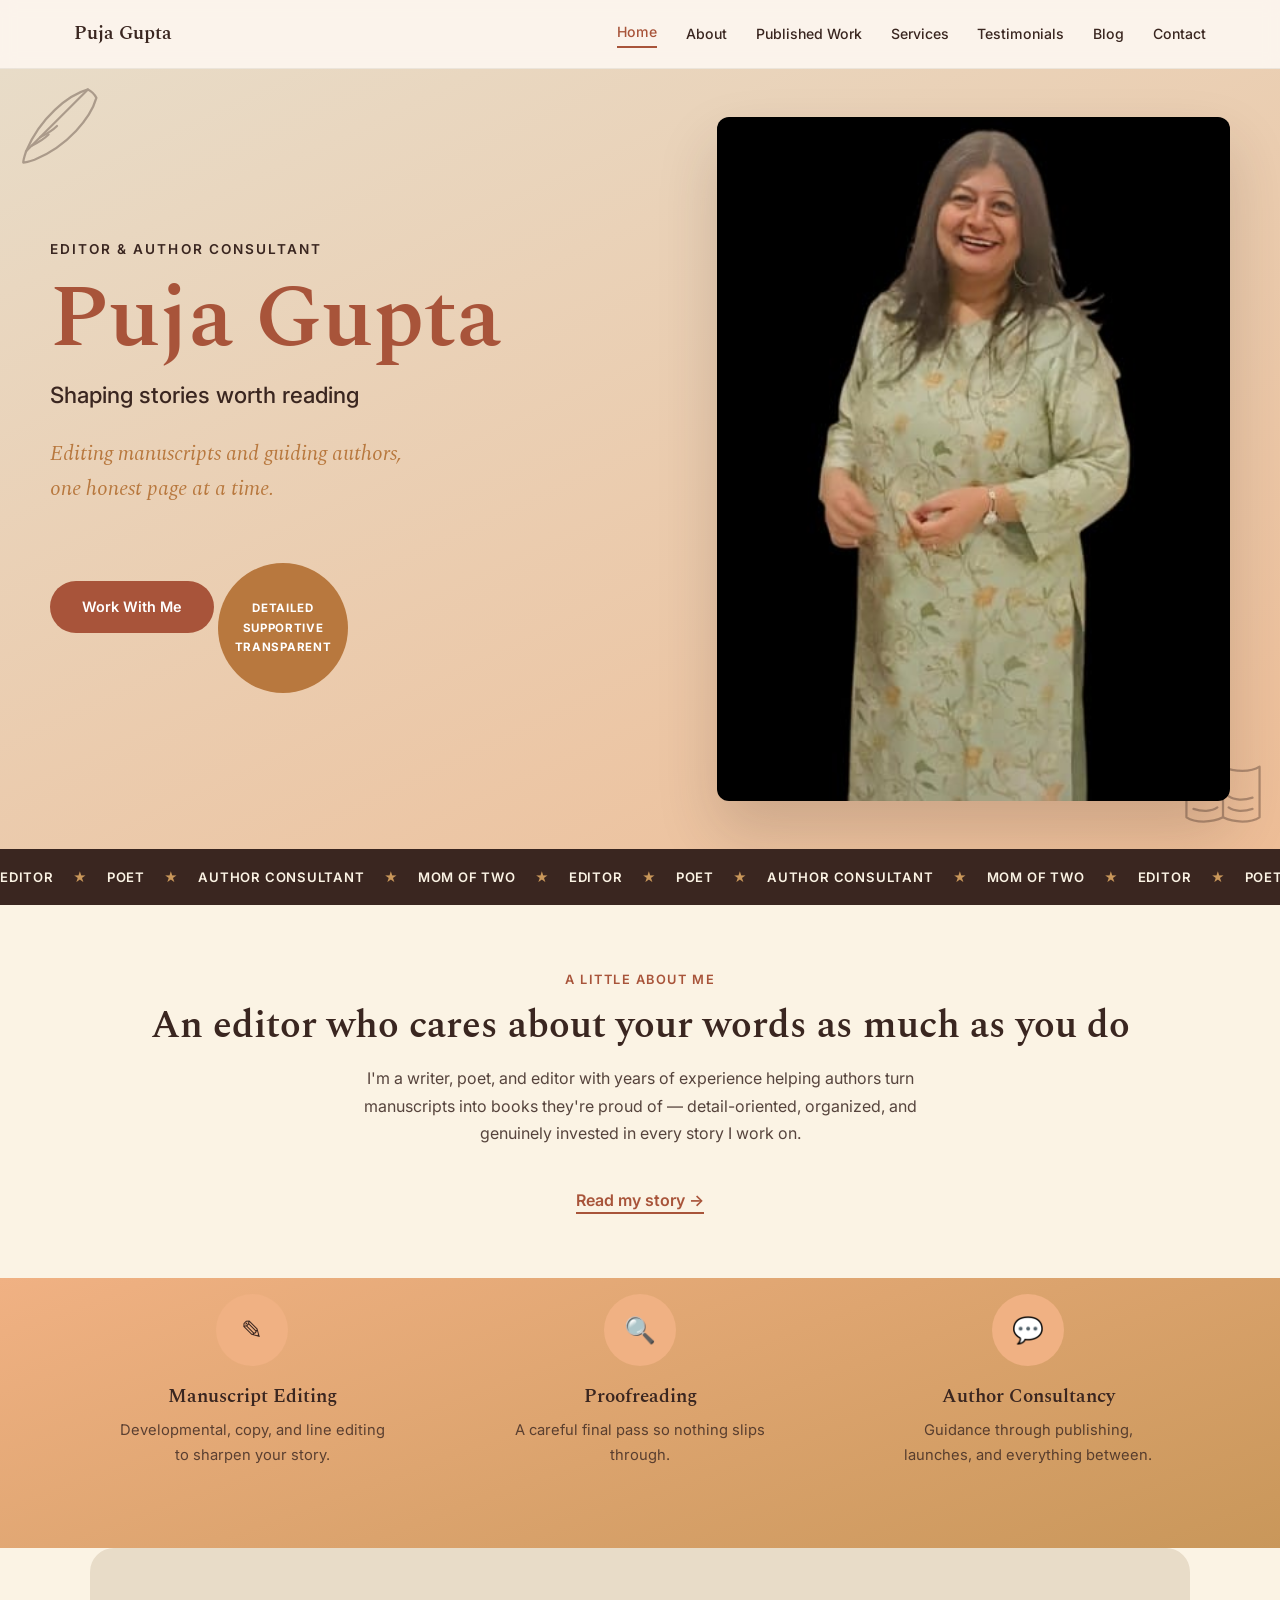
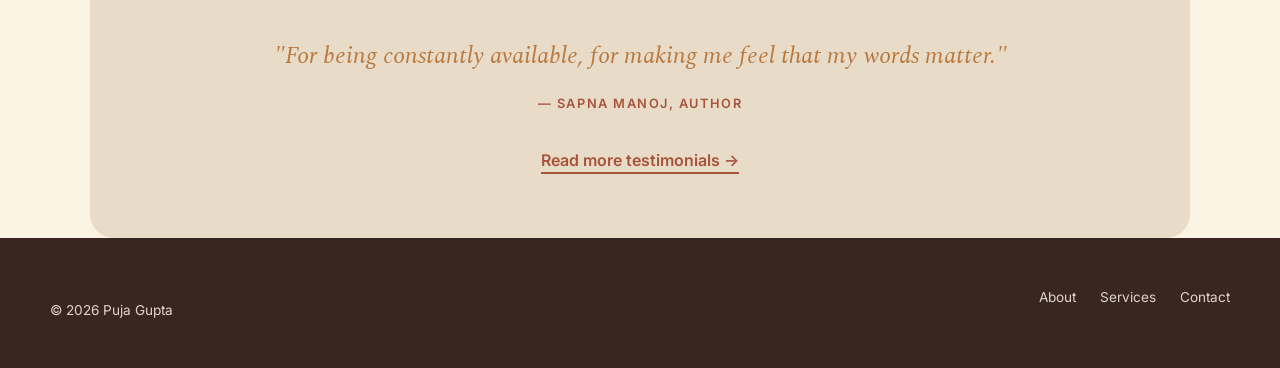
==== commit 641ece16: "Create index.html" ====
--- a/index.html
+++ b/index.html
@@ -31,8 +31,24 @@
 
 <!-- ============ HERO ============ -->
 <section class="hero">
-  <div class="hero-blob blob-a" aria-hidden="true"></div>
-  <div class="hero-blob blob-b" aria-hidden="true"></div>
+  <div class="botanical-accent botanical-tl" aria-hidden="true">
+    <svg viewBox="0 0 64 64" fill="none" stroke="currentColor" stroke-width="1.6" stroke-linecap="round" stroke-linejoin="round">
+      <path d="M54 6 C40 10 20 26 10 50 C10 50 8 56 8 58 C10 58 16 56 16 56 C40 46 56 26 60 12 C60 12 58 8 54 6 Z"/>
+      <path d="M10 50 L54 6"/>
+      <path d="M14 46 C18 44 22 42 26 38"/>
+      <path d="M20 40 C24 38 28 36 32 32"/>
+    </svg>
+  </div>
+  <div class="botanical-accent botanical-br" aria-hidden="true">
+    <svg viewBox="0 0 64 64" fill="none" stroke="currentColor" stroke-width="1.6" stroke-linecap="round" stroke-linejoin="round">
+      <path d="M32 14 C24 10 12 10 6 14 V50 C12 46 24 46 32 50 C40 46 52 46 58 50 V14 C52 10 40 10 32 14 Z"/>
+      <path d="M32 14 V50"/>
+      <path d="M11 20 C17 18 24 18 28 21"/>
+      <path d="M11 28 C17 26 24 26 28 29"/>
+      <path d="M36 21 C40 18 47 18 53 20"/>
+      <path d="M36 29 C40 26 47 26 53 28"/>
+    </svg>
+  </div>
 
   <div class="hero-inner">
     <div class="hero-text">
--- a/style.css
+++ b/style.css
@@ -381,6 +381,137 @@
   .tag-marquee-track{ animation: none !important; }
 }
 
+.testimonial-card-v2{
+  background: #fff;
+  border-radius: 16px;
+  padding: 2.2rem;
+  display: grid;
+  grid-template-columns: 1fr 90px;
+  gap: 1.5rem;
+  align-items: start;
+  box-shadow: 0 10px 26px rgba(58,38,32,.08);
+}
+.testimonial-stars{
+  color: var(--brandy);
+  font-size: 1rem;
+  letter-spacing: .1em;
+  margin-bottom: 1rem;
+}
+.testimonial-card-v2 .testimonial-quote{
+  font-size: .95rem;
+  color: var(--ink);
+  opacity: .85;
+  margin-bottom: 1.2rem;
+}
+.testimonial-card-v2 .testimonial-author{ font-weight: 700; margin: 0; color: var(--ink); }
+.testimonial-card-v2 .testimonial-book a{
+  font-size: .85rem;
+  color: var(--tuscany);
+  border-bottom: 1px solid var(--tuscany);
+  padding-bottom: 1px;
+}
+.testimonial-card-v2 .testimonial-cover{ order: 2; }
+.testimonial-card-v2 > div:not(.testimonial-cover){ order: 1; }
+.testimonial-card-v2 .testimonial-cover{
+  width: 90px;
+  border-radius: 6px;
+  overflow: hidden;
+  box-shadow: 0 10px 20px rgba(58,38,32,.14);
+}
+.testimonial-card-v2 .testimonial-cover img{ width: 100%; aspect-ratio: 2/3; object-fit: cover; }
+
+/* ===========================================
+   BOOK COVER GRID
+   =========================================== */
+.book-grid{
+  max-width: var(--container);
+  margin: 0 auto;
+  padding: 1rem 1.5rem 5rem;
+  display: grid;
+  grid-template-columns: repeat(5, 1fr);
+  gap: 1.5rem;
+}
+.book-card{
+  text-align: center;
+}
+.book-cover{
+  border-radius: 6px;
+  overflow: hidden;
+  aspect-ratio: 2/3;
+  box-shadow: 0 12px 26px rgba(58,38,32,.16);
+  transition: transform .3s cubic-bezier(.22,1,.36,1);
+}
+.book-cover img{ width: 100%; height: 100%; object-fit: cover; }
+.book-card:hover .book-cover{ transform: translateY(-6px); }
+.book-title{ font-weight: 600; font-size: .88rem; margin: .8rem 0 .2rem; }
+.book-link{
+  display: inline-block;
+  font-size: .8rem;
+  color: var(--tuscany);
+  border-bottom: 1px solid var(--tuscany);
+  margin-top: .3rem;
+}
+.book-pending{
+  display: inline-block;
+  font-size: .78rem;
+  color: var(--ink);
+  opacity: .55;
+  font-style: italic;
+  margin-top: .3rem;
+}
+
+/* ===========================================
+   POLAROID PHOTO FRAME
+   =========================================== */
+.polaroid{
+  position: relative;
+  background: #fff;
+  padding: 14px 14px 44px;
+  border-radius: 4px;
+  box-shadow: 0 18px 40px rgba(58,38,32,.18);
+  transform: rotate(-3deg);
+  max-width: 340px;
+  margin: 0 auto;
+}
+.polaroid img{
+  width: 100%;
+  aspect-ratio: 3/4;
+  object-fit: cover;
+  border-radius: 2px;
+  display: block;
+}
+.polaroid-caption{
+  font-family: var(--font-display);
+  font-style: italic;
+  color: var(--copper);
+  text-align: center;
+  margin-top: 10px;
+  font-size: .95rem;
+}
+.polaroid-tape{
+  position: absolute;
+  top: -14px;
+  left: 50%;
+  transform: translateX(-50%) rotate(-4deg);
+  width: 70px;
+  height: 24px;
+  background: rgba(233,172,120,.55);
+  border: 1px solid rgba(58,38,32,.1);
+}
+
+/* ===========================================
+   BOTANICAL CORNER ACCENT
+   =========================================== */
+.botanical-accent{
+  position: absolute;
+  width: 90px;
+  height: 90px;
+  opacity: .35;
+  pointer-events: none;
+}
+.botanical-tl{ top: 12px; left: 12px; }
+.botanical-br{ bottom: 12px; right: 12px; transform: rotate(180deg); }
+
 /* ===========================================
    TESTIMONIALS (dark pill cards)
    =========================================== */
@@ -457,6 +588,13 @@
 .contact-icon{ font-size: 1.15rem; }
 
 .contact-form{ display:flex; flex-direction:column; gap: 1rem; }
+.note-card{
+  position: relative;
+  background: #fff;
+  border-radius: 10px;
+  padding: 2rem 1.5rem 1.5rem;
+  box-shadow: 0 16px 34px rgba(58,38,32,.1);
+}
 .contact-form input, .contact-form textarea{
   background: #fff;
   border: 1.5px solid rgba(58,38,32,.12);
@@ -522,6 +660,9 @@
   .testimonial-card{ grid-template-columns: 1fr; text-align: left; }
   .testimonial-cover{ width: 80px; }
   .contact-page{ grid-template-columns: 1fr; }
+  .book-grid{ grid-template-columns: repeat(2, 1fr); }
+  .testimonial-card-v2{ grid-template-columns: 1fr; }
+  .testimonial-card-v2 .testimonial-cover{ order: 0; width: 70px; margin-bottom: .5rem; }
 }
 @media (max-width: 640px){
   .nav-links{
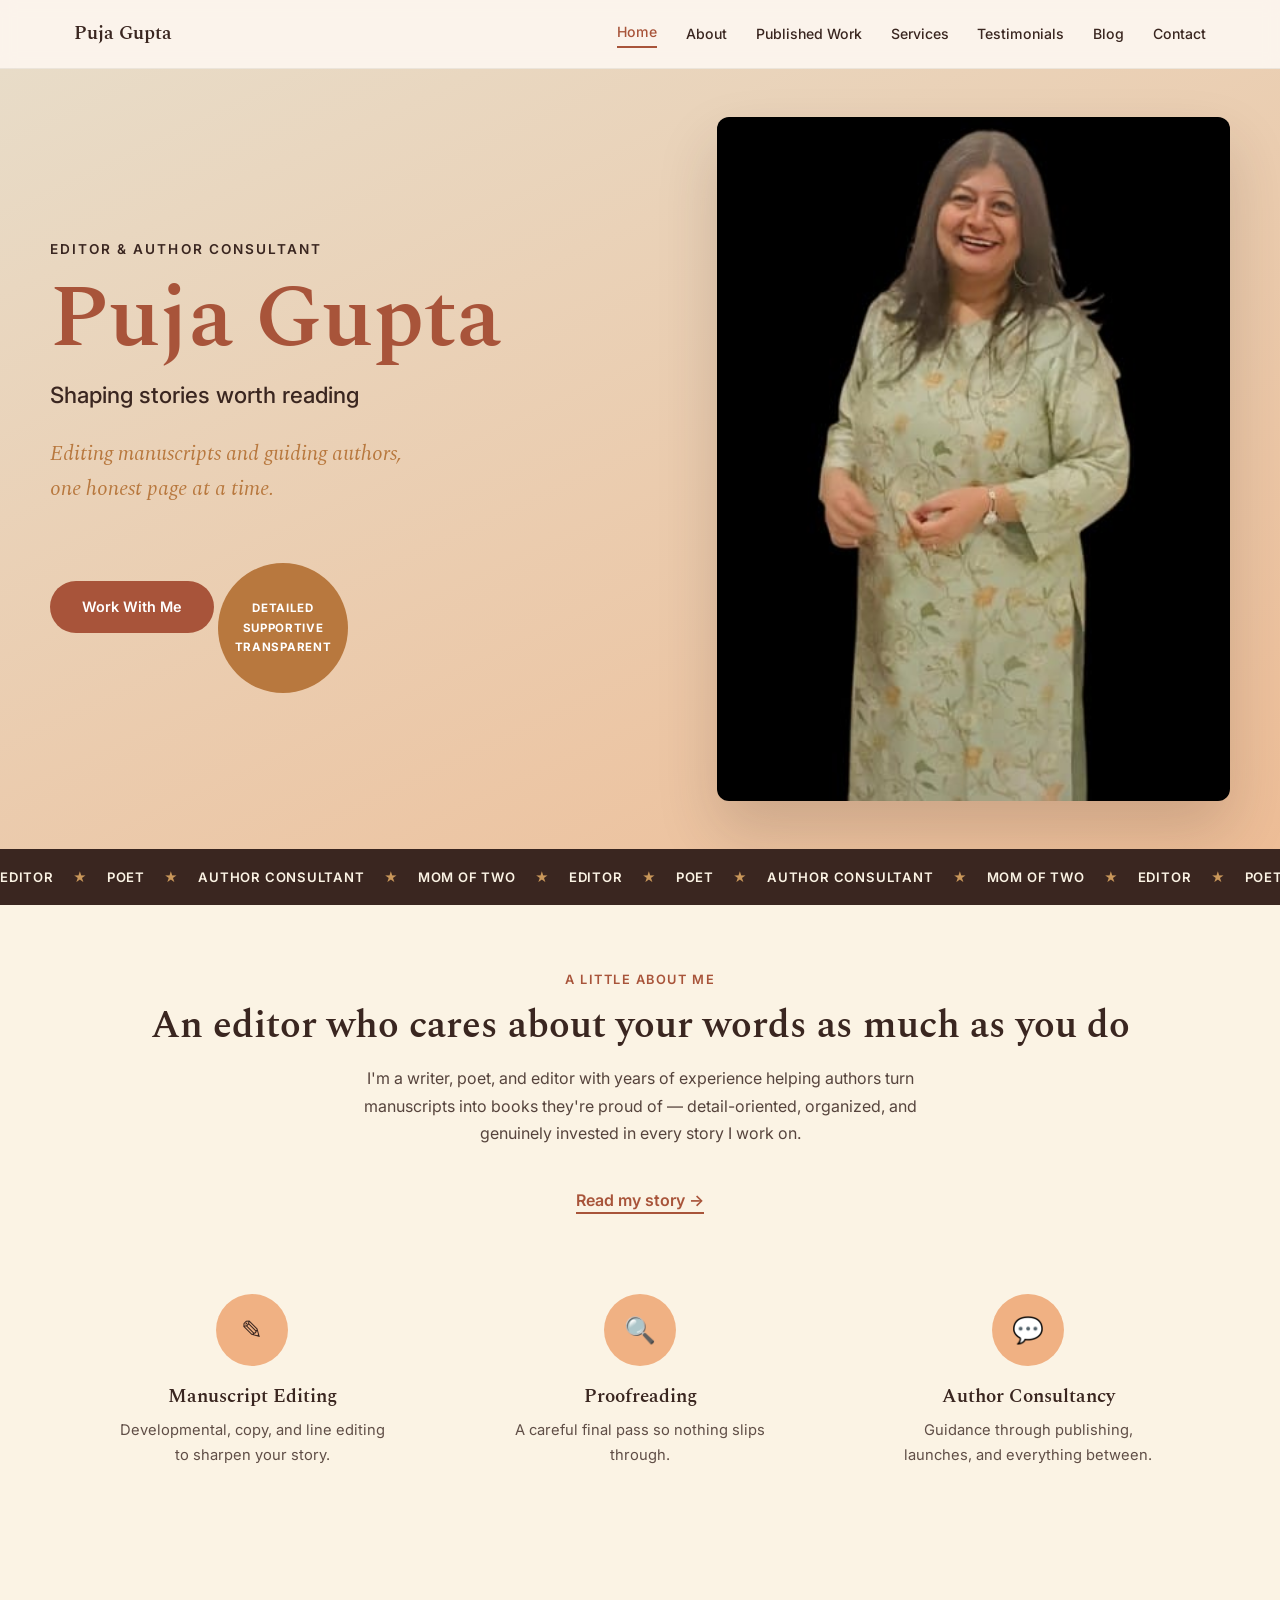
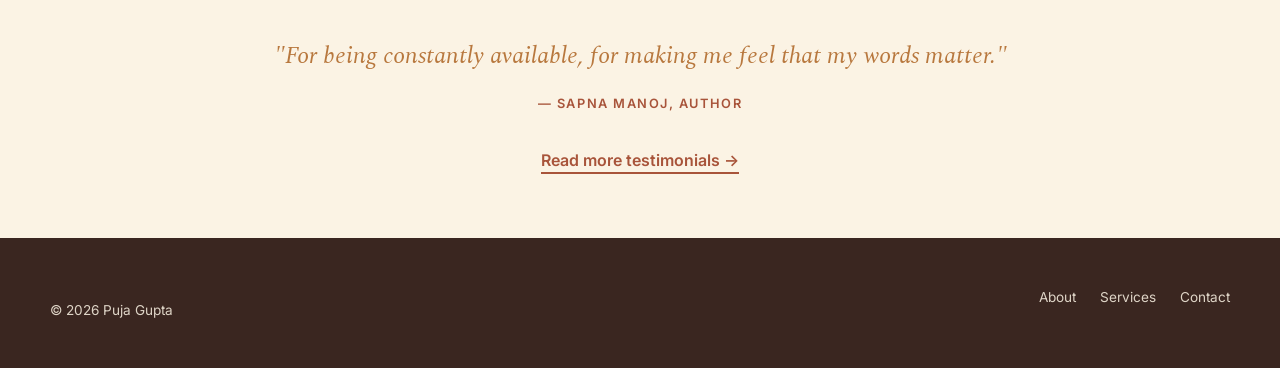
==== commit f643c03b: "Create index.html for Puja Gupta's website This HTML file serves as the main structure for Puja Gupt" ====
--- a/index.html
+++ b/index.html
@@ -31,24 +31,6 @@
 
 <!-- ============ HERO ============ -->
 <section class="hero">
-  <div class="botanical-accent botanical-tl" aria-hidden="true">
-    <svg viewBox="0 0 64 64" fill="none" stroke="currentColor" stroke-width="1.6" stroke-linecap="round" stroke-linejoin="round">
-      <path d="M54 6 C40 10 20 26 10 50 C10 50 8 56 8 58 C10 58 16 56 16 56 C40 46 56 26 60 12 C60 12 58 8 54 6 Z"/>
-      <path d="M10 50 L54 6"/>
-      <path d="M14 46 C18 44 22 42 26 38"/>
-      <path d="M20 40 C24 38 28 36 32 32"/>
-    </svg>
-  </div>
-  <div class="botanical-accent botanical-br" aria-hidden="true">
-    <svg viewBox="0 0 64 64" fill="none" stroke="currentColor" stroke-width="1.6" stroke-linecap="round" stroke-linejoin="round">
-      <path d="M32 14 C24 10 12 10 6 14 V50 C12 46 24 46 32 50 C40 46 52 46 58 50 V14 C52 10 40 10 32 14 Z"/>
-      <path d="M32 14 V50"/>
-      <path d="M11 20 C17 18 24 18 28 21"/>
-      <path d="M11 28 C17 26 24 26 28 29"/>
-      <path d="M36 21 C40 18 47 18 53 20"/>
-      <path d="M36 29 C40 26 47 26 53 28"/>
-    </svg>
-  </div>
 
   <div class="hero-inner">
     <div class="hero-text">
@@ -60,7 +42,7 @@
       <div class="hero-badge">DETAILED<br>SUPPORTIVE<br>TRANSPARENT</div>
     </div>
     <div class="hero-photo">
-      <div class="stripe-panel" style="width: 85%; height: 90%; top: 8%; left: 12%;" aria-hidden="true"></div>
+      <div class="pip-backdrop" style="width: 100%; height: 100%; top: -6%; left: 6%;" aria-hidden="true"></div>
       <img src="hero_section.jpeg" alt="Puja Gupta" style="position:relative;">
     </div>
   </div>
@@ -85,7 +67,6 @@
 </section>
 
 <!-- ============ WHAT I DO TEASER ============ -->
-<div class="band band-tacao">
 <section class="numbered-grid">
     <div class="numbered-card">
       <div class="numbered-icon">✎</div>
@@ -103,14 +84,15 @@
       <p>Guidance through publishing, launches, and everything between.</p>
     </div>
   </section>
-</div>
 
 <!-- ============ CTA ============ -->
-<section class="section section-center" style="background: var(--cream-2); border-radius: 24px; max-width: 1100px;">
-  <p class="script-line" style="font-size: 1.5rem; margin-bottom: 1rem;">"For being constantly available, for making me feel that my words matter."</p>
-  <p class="eyebrow eyebrow-center" style="margin-top: 1rem;">— Sapna Manoj, Author</p>
-  <div style="margin-top: 2rem;">
-    <a href="testimonials.html" class="link-underline">Read more testimonials →</a>
+<section class="section section-center">
+  <div class="quote-card">
+    <p class="script-line" style="font-size: 1.5rem; margin-bottom: 1rem;">"For being constantly available, for making me feel that my words matter."</p>
+    <p class="eyebrow eyebrow-center" style="margin-top: 1rem;">— Sapna Manoj, Author</p>
+    <div style="margin-top: 2rem;">
+      <a href="testimonials.html" class="link-underline">Read more testimonials →</a>
+    </div>
   </div>
 </section>
 <footer class="site-footer">
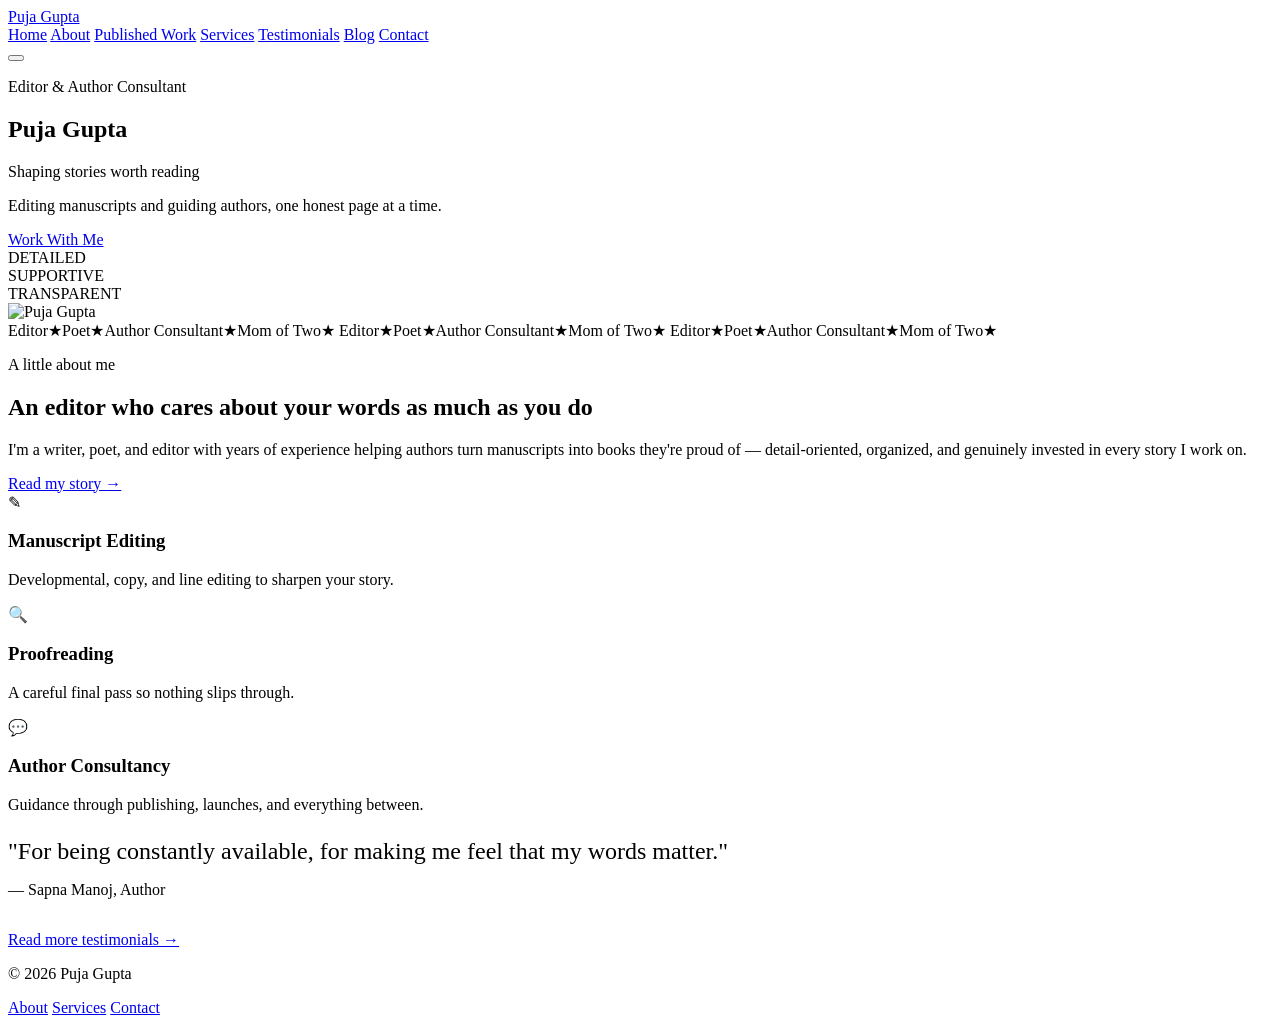
==== commit 6caa283e: "Create index.html" ====
--- a/index.html
+++ b/index.html
@@ -6,7 +6,7 @@
 <title>Puja Gupta — Editor &amp; Author Consultant</title>
 <link rel="preconnect" href="https://fonts.googleapis.com">
 <link rel="preconnect" href="https://fonts.gstatic.com" crossorigin>
-<link href="https://fonts.googleapis.com/css2?family=Spectral:ital,wght@0,500;0,600;1,500&family=Inter:wght@400;500;600;700&display=swap" rel="stylesheet">
+<link href="https://fonts.googleapis.com/css2?family=Spectral:ital,wght@0,500;0,600;1,500&family=Dancing+Script:wght@600;700&family=Inter:wght@400;500;600;700&display=swap" rel="stylesheet">
 <link rel="stylesheet" href="style.css">
 </head>
 <body>
@@ -43,7 +43,7 @@
     </div>
     <div class="hero-photo">
       <div class="pip-backdrop" style="width: 100%; height: 100%; top: -6%; left: 6%;" aria-hidden="true"></div>
-      <img src="hero_section.jpeg" alt="Puja Gupta" style="position:relative;">
+      <img src="hero_section-removebg-preview.png" alt="Puja Gupta" style="position:relative;">
     </div>
   </div>
 </section>
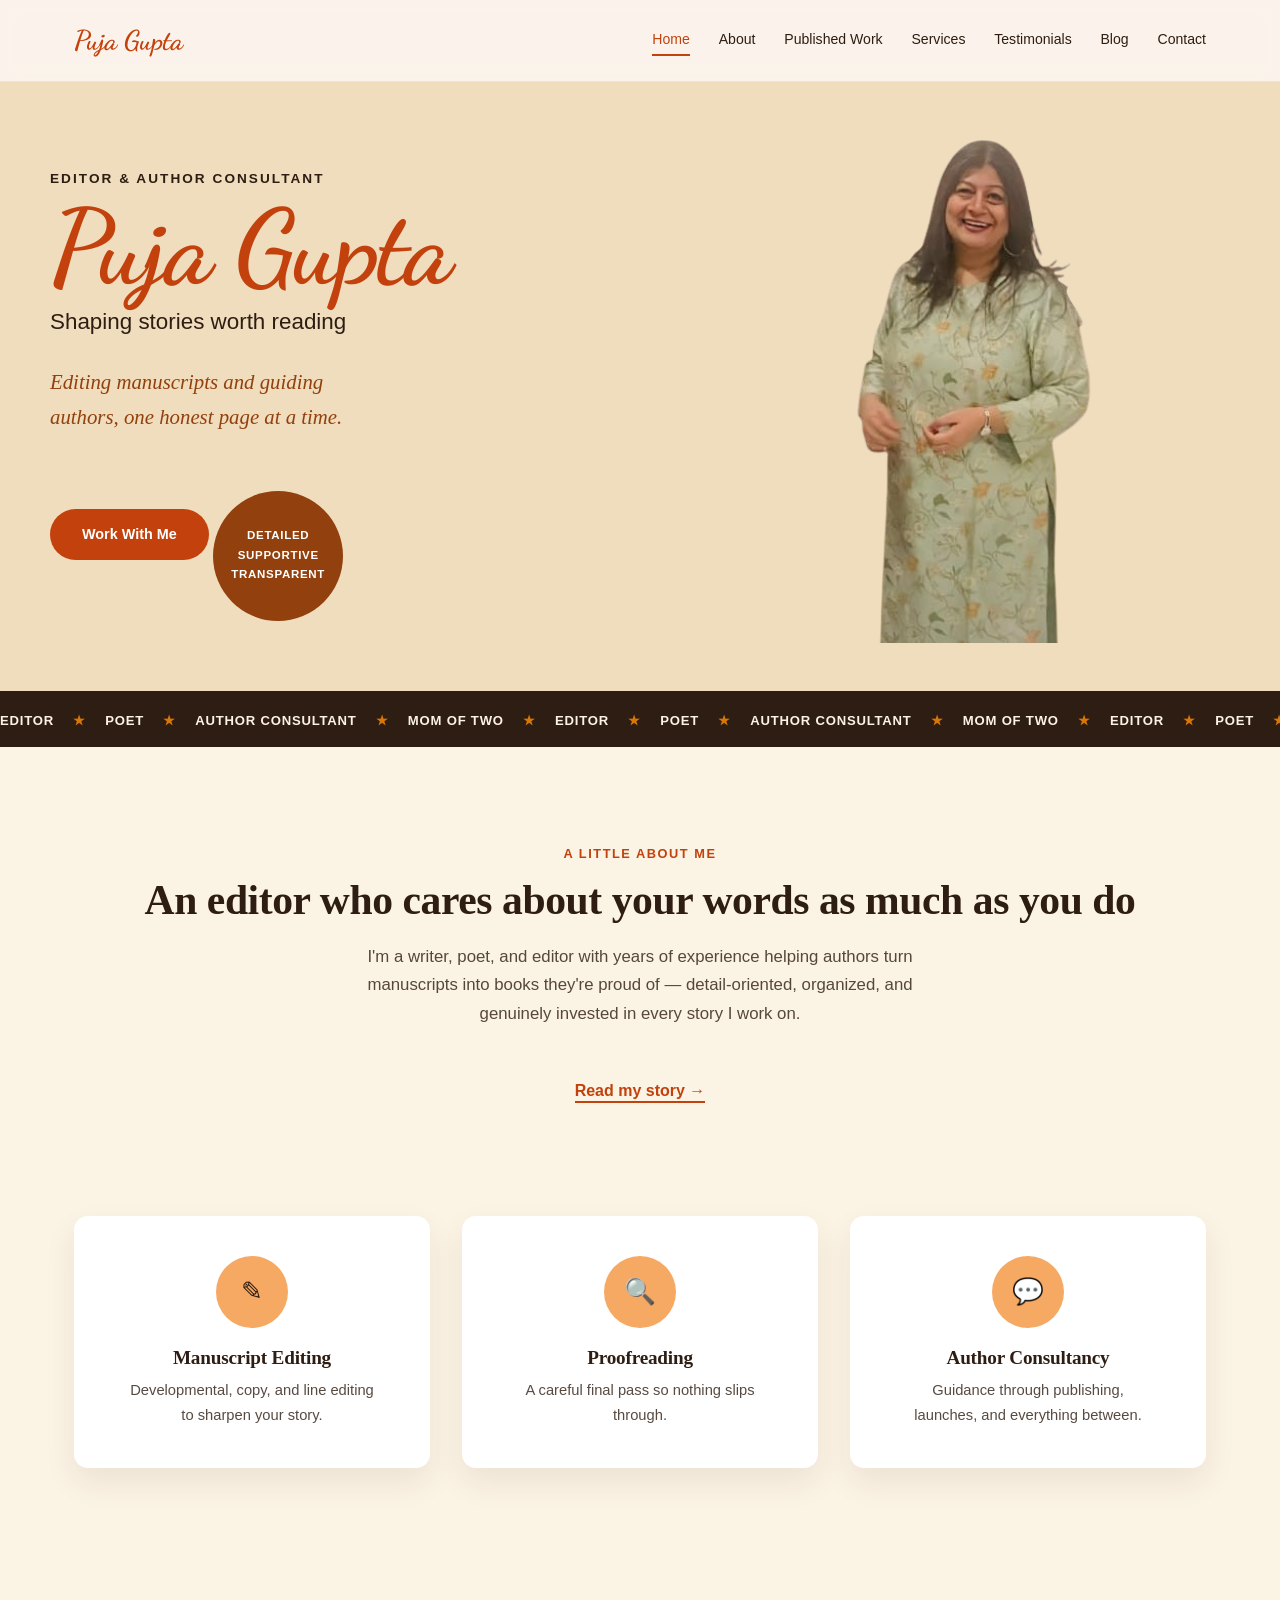
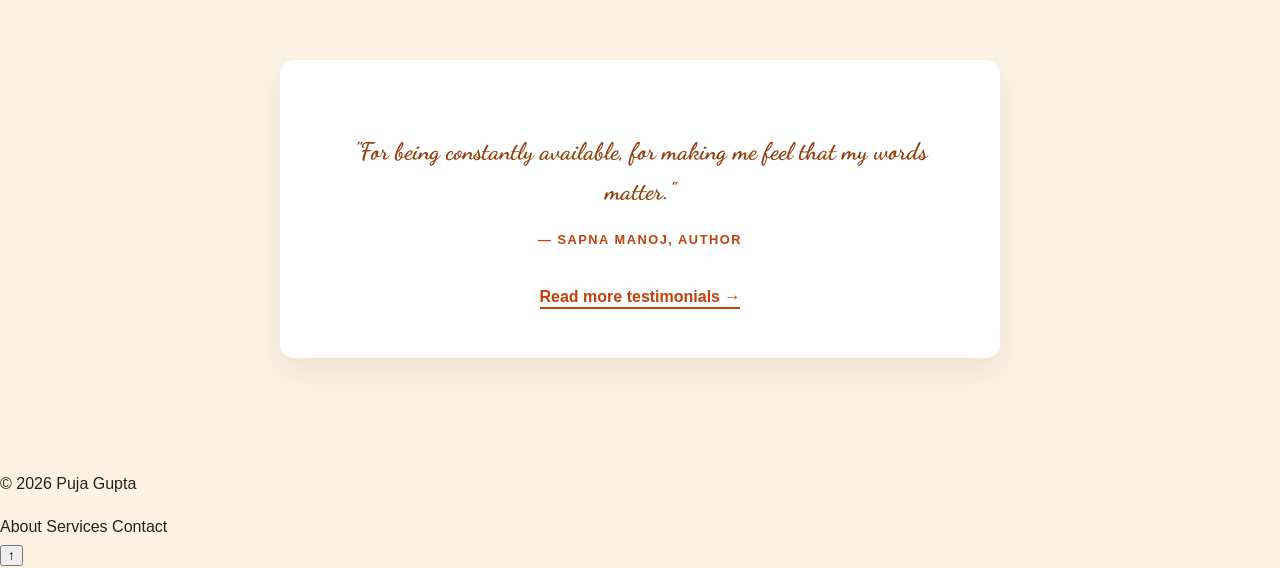
==== commit 3144d6c8: "Update font links and add back to top button" ====
--- a/index.html
+++ b/index.html
@@ -6,7 +6,7 @@
 <title>Puja Gupta — Editor &amp; Author Consultant</title>
 <link rel="preconnect" href="https://fonts.googleapis.com">
 <link rel="preconnect" href="https://fonts.gstatic.com" crossorigin>
-<link href="https://fonts.googleapis.com/css2?family=Spectral:ital,wght@0,500;0,600;1,500&family=Dancing+Script:wght@600;700&family=Inter:wght@400;500;600;700&display=swap" rel="stylesheet">
+<link href="https://fonts.googleapis.com/css2?family=Playfair+Display:ital,wght@0,400;0,600;0,700;1,400&family=DM+Sans:wght@400;500;600;700&family=Dancing+Script:wght@600;700&display=swap" rel="stylesheet">
 <link rel="stylesheet" href="style.css">
 </head>
 <body>
@@ -59,7 +59,7 @@
 </div>
 
 <!-- ============ INTRO TEASER ============ -->
-<section class="section section-center">
+<section class="section section-center dot-pattern">
   <p class="eyebrow eyebrow-center">A little about me</p>
   <h2>An editor who cares about your words as much as you do</h2>
   <p class="section-lead">I'm a writer, poet, and editor with years of experience helping authors turn manuscripts into books they're proud of — detail-oriented, organized, and genuinely invested in every story I work on.</p>
@@ -106,6 +106,7 @@
   </div>
 </footer>
 
+<button id="backToTop" class="back-to-top" aria-label="Back to top">↑</button>
 <script src="script.js"></script>
 </body>
 </html>
--- a/style.css
+++ b/style.css
@@ -0,0 +1,752 @@
+/* ===========================================
+   TOKENS
+   =========================================== */
+:root{
+  --cream: #FBF3E4;
+  --cream-2: #F0DDBE;
+  --tuscany: #C2410C;
+  --brandy: #D97706;
+  --tacao: #F5A962;
+  --copper: #92400E;
+  --pharlap: #B45309;
+  --gold: #C9962C;
+  --ink: #2E1D12;
+
+  --font-display: "Spectral", serif;
+  --font-body: "Inter", sans-serif;
+  --font-script: "Dancing Script", cursive;
+  --container: 1180px;
+}
+
+*,*::before,*::as{ box-sizing: border-box; }
+*,*::before,*::after{ box-sizing: border-box; }
+html{ scroll-behavior: smooth; }
+@media (prefers-reduced-motion: reduce){
+  html{ scroll-behavior: auto; }
+  *{ animation-duration: .01ms !important; transition-duration: .01ms !important; }
+}
+
+body{
+  margin:0;
+  font-family: var(--font-body);
+  background: var(--cream);
+  color: var(--ink);
+  line-height: 1.7;
+  -webkit-font-smoothing: antialiased;
+}
+
+h1,h2,h3{ font-family: var(--font-display); margin:0; line-height:1.1; font-weight:600; letter-spacing: -.01em; }
+h1{ font-weight: 700; letter-spacing: -.02em; }
+a{ color:inherit; text-decoration:none; }
+img{ max-width:100%; display:block; }
+ul{ margin:0; padding:0; list-style:none; }
+
+:focus-visible{ outline: 3px solid var(--tuscany); outline-offset: 3px; }
+
+.eyebrow{
+  font-family: var(--font-body);
+  font-size: .8rem;
+  font-weight: 600;
+  letter-spacing: .12em;
+  text-transform: uppercase;
+  color: var(--tuscany);
+  margin: 0 0 .8rem;
+}
+.eyebrow-center{ text-align:center; }
+.script-line{
+  font-family: var(--font-script);
+  font-weight: 700;
+  color: var(--copper);
+}
+
+.btn{
+  display:inline-block;
+  padding: .85rem 2rem;
+  border-radius: 999px;
+  font-weight: 600;
+  font-size: .9rem;
+  transition: transform .35s cubic-bezier(.22,1,.36,1), box-shadow .35s cubic-bezier(.22,1,.36,1);
+}
+.btn:hover{ transform: translateY(-3px) scale(1.03); box-shadow: 0 14px 28px rgba(58,38,32,.22); }
+.btn-primary{ background: var(--tuscany); color: #fff; }
+.btn-ghost{ background: transparent; color: var(--ink); border: 1.5px solid var(--ink); }
+
+.link-underline{
+  font-weight: 600;
+  border-bottom: 2px solid var(--tuscany);
+  padding-bottom: 2px;
+  color: var(--tuscany);
+}
+
+/* ===========================================
+   NAV
+   =========================================== */
+.site-nav{
+  position: sticky;
+  top: 0;
+  z-index: 100;
+  background: rgba(251,243,236,.92);
+  backdrop-filter: blur(8px);
+  border-bottom: 1px solid rgba(58,38,32,.08);
+}
+.nav-inner{
+  max-width: var(--container);
+  margin: 0 auto;
+  display:flex;
+  align-items:center;
+  justify-content:space-between;
+  padding: 1.1rem 1.5rem;
+}
+.nav-logo{
+  font-family: var(--font-script);
+  font-weight:700;
+  font-size: 1.7rem;
+  color: var(--tuscany);
+}
+.nav-links{ display:flex; align-items:center; gap: 1.8rem; }
+.nav-links a{
+  position: relative;
+  font-size: .88rem;
+  font-weight:500;
+  color: var(--ink);
+  transition: color .25s ease;
+  padding-bottom: 2px;
+}
+.nav-links a::after{
+  content: "";
+  position: absolute;
+  left: 0; bottom: -2px;
+  width: 100%;
+  height: 2px;
+  background: var(--tuscany);
+  transform: scaleX(0);
+  transform-origin: left;
+  transition: transform .3s cubic-bezier(.22,1,.36,1);
+}
+.nav-links a:hover{ color: var(--tuscany); }
+.nav-links a:hover::after{ transform: scaleX(1); }
+.nav-links a.is-current{ color: var(--tuscany); }
+.nav-links a.is-current::after{ transform: scaleX(1); }
+.nav-toggle{ display:none; flex-direction:column; gap:5px; background:none; border:none; cursor:pointer; padding:.5rem; }
+.nav-toggle span{ width:22px; height:2px; background: var(--ink); }
+
+/* ===========================================
+   TORN PAPER DIVIDER
+   =========================================== */
+.torn-divider{
+  display:block;
+  width: 100%;
+  height: 40px;
+  margin-top: -1px;
+  filter: drop-shadow(0 -3px 4px rgba(58,38,32,.08));
+}
+.torn-divider path{ fill: var(--cream); }
+.torn-divider.to-cream-2 path{ fill: var(--cream-2); }
+.torn-divider.to-ink path{ fill: var(--ink); }
+
+/* ===========================================
+   HERO (Home)
+   =========================================== */
+.hero{
+  position: relative;
+  overflow: hidden;
+  padding: 3rem 1.5rem 0;
+  background: var(--cream-2);
+}
+.hero-blob{
+  position: absolute;
+  border-radius: 50%;
+  opacity: .5;
+  z-index: 0;
+}
+.blob-a{ width: 480px; height: 480px; background: var(--tacao); top: -180px; right: -140px; }
+.blob-b{ width: 260px; height: 260px; background: var(--pharlap); opacity: .35; bottom: 40px; left: -100px; }
+
+.hero-inner{
+  position: relative;
+  z-index: 1;
+  max-width: var(--container);
+  margin: 0 auto;
+  display: grid;
+  grid-template-columns: 1.1fr .9fr;
+  gap: 2.5rem;
+  align-items: center;
+  padding-bottom: 3rem;
+}
+.hero-text h1{
+  font-family: var(--font-script);
+  font-weight: 700;
+  font-size: clamp(3.5rem, 9vw, 6.5rem);
+  color: var(--tuscany);
+  line-height: 1;
+}
+.hero-eyebrow{
+  font-size: .85rem;
+  font-weight: 600;
+  letter-spacing: .15em;
+  text-transform: uppercase;
+  color: var(--ink);
+  margin-bottom: .4rem;
+}
+.hero-role{
+  font-size: 1.4rem;
+  font-weight: 500;
+  color: var(--ink);
+  margin-top: .2rem;
+}
+.hero-tagline{
+  font-family: var(--font-display);
+  font-style: italic;
+  font-size: 1.3rem;
+  color: var(--copper);
+  margin: 1.3rem 0 2rem;
+  max-width: 32ch;
+}
+.hero-badge{
+  display:inline-flex;
+  flex-direction: column;
+  align-items:center;
+  justify-content:center;
+  gap: .3rem;
+  width: 130px; height: 130px;
+  border-radius: 50%;
+  background: var(--copper);
+  color: #fff;
+  font-size: .72rem;
+  font-weight: 700;
+  letter-spacing: .06em;
+  text-align:center;
+  margin-top: 1.5rem;
+}
+
+.hero-photo{ position: relative; }
+.hero-photo img{
+  width: 100%;
+  object-fit: contain;
+}
+
+/* ===========================================
+   PAGE BANNER (inner pages)
+   =========================================== */
+.page-banner{
+  position: relative;
+  overflow: hidden;
+  padding: 5rem 1.5rem 4rem;
+  text-align: center;
+  background: var(--cream-2);
+}
+.page-banner .hero-blob{ opacity: .4; }
+.page-banner-inner{ position: relative; z-index: 1; max-width: 640px; margin: 0 auto; }
+.page-banner h1{
+  font-family: var(--font-script);
+  font-weight: 700;
+  font-size: clamp(3rem, 7vw, 4.4rem);
+  color: var(--tuscany);
+}
+.page-banner p{ margin-top: .8rem; font-size: 1.05rem; color: var(--ink); opacity: .8; }
+
+/* ===========================================
+   TEASER / INTRO SECTIONS
+   =========================================== */
+.section{
+  max-width: var(--container);
+  margin: 0 auto;
+  padding: 6rem 1.5rem;
+}
+.section-center{ text-align: center; }
+.section h2{ font-size: clamp(1.9rem, 4vw, 2.6rem); margin-bottom: 1.2rem; }
+.section-lead{ max-width: 60ch; margin: 0 auto 3rem; color: var(--ink); opacity: .8; font-size: 1.05rem; }
+
+/* ===========================================
+   ABOUT
+   =========================================== */
+.about-grid{
+  max-width: var(--container);
+  margin: 0 auto;
+  padding: 6rem 1.5rem;
+  display:grid;
+  grid-template-columns: .8fr 1.2fr;
+  gap: 3rem;
+  align-items:center;
+}
+.about-photo img{ border-radius: 12px; aspect-ratio: 3/4; object-fit: cover; box-shadow: 0 20px 40px rgba(58,38,32,.15); }
+.about-copy h2{ font-size: 2rem; margin-bottom: 1rem; }
+.about-copy p{ margin: 0 0 1.2rem; max-width: 52ch; }
+.about-quote{
+  font-family: var(--font-display);
+  font-style: italic;
+  font-size: 1.15rem;
+  color: var(--copper);
+  border-left: 3px solid var(--tacao);
+  padding-left: 1.2rem;
+  margin: 1.5rem 0;
+}
+
+.edu-skills{
+  max-width: var(--container);
+  margin: 0 auto;
+  padding: 2rem 1.5rem 7rem;
+  display: grid;
+  grid-template-columns: 1fr 1fr;
+  gap: 4rem;
+}
+.edu-item{ margin-bottom: 1.1rem; }
+.edu-degree{ font-weight: 600; margin: 0; }
+.edu-school{ color: var(--ink); opacity: .7; font-size: .9rem; margin: .2rem 0 0; }
+.chip-row{ display:flex; flex-wrap:wrap; gap: .6rem; }
+.chip{
+  background: var(--cream-2);
+  border: 1px solid rgba(58,38,32,.1);
+  padding: .5rem 1rem;
+  border-radius: 999px;
+  font-size: .85rem;
+}
+
+/* ===========================================
+   NUMBERED CARDS (Services)
+   =========================================== */
+.numbered-grid{
+  max-width: var(--container);
+  margin: 0 auto;
+  padding: 1rem 1.5rem 6rem;
+  display: grid;
+  grid-template-columns: repeat(3, 1fr);
+  gap: 2rem;
+}
+.numbered-card{
+  text-align: center;
+  background: #fff;
+  border-radius: var(--card-radius);
+  box-shadow: var(--card-shadow);
+  padding: 2.5rem 2rem;
+  transition: transform .3s cubic-bezier(.22,1,.36,1), box-shadow .3s cubic-bezier(.22,1,.36,1);
+}
+.numbered-card:hover{ transform: translateY(-4px); box-shadow: var(--card-shadow-hover); }
+.numbered-icon{
+  width: 72px; height: 72px;
+  border-radius: 50%;
+  background: var(--tacao);
+  color: var(--ink);
+  display:flex; align-items:center; justify-content:center;
+  font-size: 1.6rem;
+  margin: 0 auto 1.2rem;
+}
+.numbered-card h3{ font-size: 1.2rem; margin-bottom: .6rem; }
+.numbered-card p{ font-size: .92rem; opacity: .8; max-width: 30ch; margin: 0 auto; }
+
+/* ===========================================
+   WORK CARDS (Published Work)
+   =========================================== */
+.work-list{
+  max-width: var(--container);
+  margin: 0 auto;
+  padding: 2rem 1.5rem 7rem;
+  display: flex;
+  flex-direction: column;
+  gap: 1.75rem;
+}
+.work-card{
+  background: #fff;
+  border-radius: var(--card-radius);
+  padding: 2rem;
+  display: flex;
+  justify-content: space-between;
+  align-items: center;
+  gap: 2rem;
+  flex-wrap: wrap;
+  box-shadow: var(--card-shadow);
+  transition: transform .3s cubic-bezier(.22,1,.36,1), box-shadow .3s cubic-bezier(.22,1,.36,1);
+}
+.work-card:hover{ transform: translateY(-4px); box-shadow: var(--card-shadow-hover); }
+.work-card h3{ font-size: 1.25rem; margin-bottom: .4rem; }
+.work-card p{ font-size: .92rem; opacity: .8; max-width: 52ch; margin: 0; }
+
+/* ===========================================
+   CARD ELEVATION SYSTEM — one consistent standard
+   =========================================== */
+:root{
+  --card-radius: 14px;
+  --card-shadow: 0 14px 32px rgba(58,38,32,.08);
+  --card-shadow-hover: 0 20px 44px rgba(58,38,32,.12);
+}
+.card{
+  background: #fff;
+  border-radius: var(--card-radius);
+  box-shadow: var(--card-shadow);
+  transition: transform .3s cubic-bezier(.22,1,.36,1), box-shadow .3s cubic-bezier(.22,1,.36,1);
+}
+.card:hover{ transform: translateY(-4px); box-shadow: var(--card-shadow-hover); }
+
+.quote-card{
+  background: #fff;
+  border-radius: var(--card-radius);
+  box-shadow: var(--card-shadow);
+  padding: 3rem 2.5rem;
+  max-width: 720px;
+  margin: 0 auto;
+  text-align: center;
+}
+
+/* ===========================================
+   STRIPE ACCENT PANEL
+   =========================================== */
+.stripe-panel{
+  position: absolute;
+  border-radius: 12px;
+  background: repeating-linear-gradient(
+    135deg,
+    var(--tacao),
+    var(--tacao) 14px,
+    var(--cream-2) 14px,
+    var(--cream-2) 28px
+  );
+  z-index: 0;
+}
+
+/* ===========================================
+   SCROLLING TAG MARQUEE
+   =========================================== */
+.tag-marquee{
+  background: var(--ink);
+  overflow: hidden;
+  padding: .9rem 0;
+  white-space: nowrap;
+}
+.tag-marquee-track{
+  display: inline-flex;
+  gap: 1.2rem;
+  animation: tagMarqueeScroll 20s linear infinite;
+}
+.tag-marquee-track span{
+  font-size: .82rem;
+  font-weight: 600;
+  letter-spacing: .06em;
+  text-transform: uppercase;
+  color: var(--cream);
+}
+.tag-marquee-track .star{ color: var(--brandy); }
+@keyframes tagMarqueeScroll{
+  from{ transform: translateX(0); }
+  to{ transform: translateX(-50%); }
+}
+.tag-marquee:hover .tag-marquee-track{ animation-play-state: paused; }
+@media (prefers-reduced-motion: reduce){
+  .tag-marquee-track{ animation: none !important; }
+}
+
+.testimonial-card-v2{
+  background: #fff;
+  border-radius: 16px;
+  padding: 2.2rem;
+  display: grid;
+  grid-template-columns: 1fr 90px;
+  gap: 1.5rem;
+  align-items: start;
+  box-shadow: 0 10px 26px rgba(58,38,32,.08);
+}
+.testimonial-stars{
+  color: var(--brandy);
+  font-size: 1rem;
+  letter-spacing: .1em;
+  margin-bottom: 1rem;
+}
+.testimonial-card-v2 .testimonial-quote{
+  font-size: .95rem;
+  color: var(--ink);
+  opacity: .85;
+  margin-bottom: 1.2rem;
+}
+.testimonial-card-v2 .testimonial-author{ font-family: var(--font-script); font-weight: 700; font-size: 1.3rem; margin: 0; color: var(--tuscany); }
+.testimonial-card-v2 .testimonial-book a{
+  font-size: .85rem;
+  color: var(--tuscany);
+  border-bottom: 1px solid var(--tuscany);
+  padding-bottom: 1px;
+}
+.testimonial-card-v2 .testimonial-cover{ order: 2; }
+.testimonial-card-v2 > div:not(.testimonial-cover){ order: 1; }
+.testimonial-card-v2 .testimonial-cover{
+  width: 90px;
+  border-radius: 6px;
+  overflow: hidden;
+  box-shadow: 0 10px 20px rgba(58,38,32,.14);
+}
+.testimonial-card-v2 .testimonial-cover img{ width: 100%; aspect-ratio: 2/3; object-fit: cover; }
+.testimonial-cover-pending{
+  display: flex;
+  align-items: center;
+  justify-content: center;
+  aspect-ratio: 2/3;
+  background: var(--cream-2);
+  font-size: 2rem;
+  opacity: .6;
+}
+
+/* ===========================================
+   BOOK ROW LIST — matches work-card style for consistency
+   =========================================== */
+.book-row-list{
+  max-width: var(--container);
+  margin: 0 auto;
+  padding: 1rem 1.5rem 7rem;
+  display: flex;
+  flex-direction: column;
+  gap: 1.25rem;
+}
+.book-row-card{
+  background: #fff;
+  border-radius: var(--card-radius);
+  box-shadow: var(--card-shadow);
+  padding: 1.2rem 2rem;
+  display: flex;
+  align-items: center;
+  gap: 1.5rem;
+  transition: transform .3s cubic-bezier(.22,1,.36,1), box-shadow .3s cubic-bezier(.22,1,.36,1);
+}
+.book-row-card:hover{ transform: translateY(-3px); box-shadow: var(--card-shadow-hover); }
+.book-row-cover{
+  width: 56px;
+  flex-shrink: 0;
+  border-radius: 5px;
+  overflow: hidden;
+  box-shadow: 0 8px 16px rgba(58,38,32,.14);
+}
+.book-row-cover img{ width: 100%; aspect-ratio: 2/3; object-fit: cover; }
+.book-row-title{
+  flex: 1;
+  font-weight: 600;
+  font-size: 1rem;
+  margin: 0;
+}
+
+/* ===========================================
+   BOOK COVER GRID
+   =========================================== */
+.book-grid{
+  max-width: var(--container);
+  margin: 0 auto;
+  padding: 1rem 1.5rem 7rem;
+  display: grid;
+  grid-template-columns: repeat(5, 1fr);
+  gap: 2rem;
+}
+.book-card{
+  text-align: center;
+}
+.book-cover{
+  border-radius: 6px;
+  overflow: hidden;
+  aspect-ratio: 2/3;
+  box-shadow: 0 12px 26px rgba(58,38,32,.16);
+  transition: transform .3s cubic-bezier(.22,1,.36,1);
+}
+.book-cover img{ width: 100%; height: 100%; object-fit: cover; }
+.book-card:hover .book-cover{ transform: translateY(-6px); }
+.book-title{ font-weight: 600; font-size: .88rem; margin: .8rem 0 .2rem; }
+.book-link{
+  display: inline-block;
+  font-size: .8rem;
+  color: var(--tuscany);
+  border-bottom: 1px solid var(--tuscany);
+  margin-top: .3rem;
+}
+.book-pending{
+  display: inline-block;
+  font-size: .78rem;
+  color: var(--ink);
+  opacity: .55;
+  font-style: italic;
+  margin-top: .3rem;
+}
+
+/* ===========================================
+   PIP EFFECT — soft blurred photo backdrop
+   =========================================== */
+.pip-backdrop{
+  position: absolute;
+  background-image: url('https://images.unsplash.com/photo-1506905925346-21bda4d32df4?w=900&q=60');
+  background-size: cover;
+  background-position: center;
+  filter: blur(28px) saturate(1.1) brightness(1.05);
+  transform: scale(1.15);
+  z-index: 0;
+  border-radius: 20px;
+  opacity: .55;
+}
+.pip-backdrop.pip-about{
+  background-image: url('https://images.unsplash.com/photo-1477414348463-c0eb7f1359b6?w=700&q=60');
+}
+
+/* ===========================================
+   POLAROID PHOTO FRAME
+   =========================================== */
+.polaroid{
+  position: relative;
+  background: #fff;
+  padding: 14px 14px 44px;
+  border-radius: 4px;
+  box-shadow: 0 18px 40px rgba(58,38,32,.18);
+  transform: rotate(-3deg);
+  max-width: 340px;
+  margin: 0 auto;
+}
+.polaroid img{
+  width: 100%;
+  aspect-ratio: 3/4;
+  object-fit: cover;
+  border-radius: 2px;
+  display: block;
+}
+.polaroid-caption{
+  font-family: var(--font-display);
+  font-style: italic;
+  color: var(--copper);
+  text-align: center;
+  margin-top: 10px;
+  font-size: .95rem;
+}
+.polaroid-tape{
+  position: absolute;
+  top: -14px;
+  left: 50%;
+  transform: translateX(-50%) rotate(-4deg);
+  width: 70px;
+  height: 24px;
+  background: rgba(233,172,120,.55);
+  border: 1px solid rgba(58,38,32,.1);
+}
+
+/* ===========================================
+   BOTANICAL CORNER ACCENT
+   =========================================== */
+.botanical-accent{
+  position: absolute;
+  width: 90px;
+  height: 90px;
+  opacity: .4;
+  pointer-events: none;
+  color: var(--tuscany);
+  z-index: 0;
+}
+.botanical-accent svg{ width: 100%; height: 100%; }
+.botanical-tl{ top: 20px; left: 20px; }
+.botanical-br{ bottom: 20px; right: 20px; transform: rotate(8deg); }
+.botanical-tr{ top: 20px; right: 20px; }
+.botanical-bl{ bottom: 20px; left: 20px; transform: rotate(-8deg); }
+
+/* ===========================================
+   TESTIMONIALS (dark pill cards)
+   =========================================== */
+.testimonial-list{
+  max-width: var(--container);
+  margin: 0 auto;
+  padding: 2rem 1.5rem 7rem;
+  display: flex;
+  flex-direction: column;
+  gap: 2.25rem;
+}
+.testimonial-card{
+  background: var(--ink);
+  color: var(--cream);
+  border-radius: 28px;
+  padding: 2.5rem;
+  display: grid;
+  grid-template-columns: 110px 1fr;
+  gap: 2rem;
+  align-items: start;
+}
+.testimonial-cover{
+  width: 110px;
+  border-radius: 8px;
+  overflow: hidden;
+  box-shadow: 0 10px 22px rgba(0,0,0,.3);
+}
+.testimonial-cover img{ width: 100%; aspect-ratio: 2/3; object-fit: cover; }
+.testimonial-quote{ font-size: .96rem; opacity: .92; margin-bottom: 1.2rem; }
+.testimonial-author{ font-weight: 700; margin: 0; }
+.testimonial-book a{
+  font-size: .85rem;
+  color: var(--tacao);
+  border-bottom: 1px solid var(--tacao);
+  padding-bottom: 1px;
+}
+
+/* ===========================================
+   BLOG POST
+   =========================================== */
+.blog-list{
+  max-width: 720px;
+  margin: 0 auto;
+  padding: 3rem 1.5rem 6rem;
+}
+.blog-post{
+  background: #fff;
+  border-radius: var(--card-radius);
+  box-shadow: var(--card-shadow);
+  padding: 3rem 2.5rem;
+}
+.blog-date{
+  font-size: .82rem;
+  color: var(--tuscany);
+  font-weight: 600;
+  letter-spacing: .04em;
+  text-transform: uppercase;
+  margin: 0 0 .6rem;
+}
+.blog-post h2{ font-size: 2rem; margin-bottom: 1.5rem; }
+.blog-post p{ margin: 0 0 1.2rem; line-height: 1.75; }
+.blog-quote{
+  font-family: var(--font-display);
+  font-style: italic;
+  font-size: 1.15rem;
+  color: var(--copper);
+  border-left: 3px solid var(--tacao);
+  padding-left: 1.2rem;
+  margin: 1.8rem 0;
+}
+.blog-quote span{ font-style: normal; font-size: .85rem; opacity: .7; }
+
+/* ===========================================
+   BLOG PLACEHOLDER
+   =========================================== */
+.blog-placeholder{
+  max-width: 560px;
+  margin: 0 auto;
+  padding: 3rem 1.5rem 6rem;
+  text-align: center;
+}
+.blog-placeholder .icon{ font-size: 2.5rem; margin-bottom: 1rem; }
+.blog-placeholder h2{ font-size: 1.8rem; margin-bottom: .8rem; }
+
+/* ===========================================
+   CONTACT
+   =========================================== */
+.contact-page{
+  max-width: var(--container);
+  margin: 0 auto;
+  padding: 1rem 1.5rem 6rem;
+  display: grid;
+  grid-template-columns: .9fr 1.1fr;
+  gap: 3rem;
+}
+.contact-links{ display: flex; flex-direction: column; gap: 1rem; }
+.contact-row{
+  display:flex;
+  align-items:center;
+  gap: .9rem;
+  font-size: .95rem;
+  padding: 1.1rem 1.3rem;
+  background: #fff;
+  border-radius: 12px;
+  box-shadow: 0 8px 20px rgba(58,38,32,.06);
+  transition: transform .25s ease;
+}
+a.contact-row:hover{ transform: translateX(4px); }
+.contact-icon{ font-size: 1.15rem; }
+
+.contact-form{ display:flex; flex-direction:column; gap: 1rem; }
+.note-card{
+  position: relative;
+  background: #fff;
+  border-radius: 10px;
+  padding: 2rem 1.5
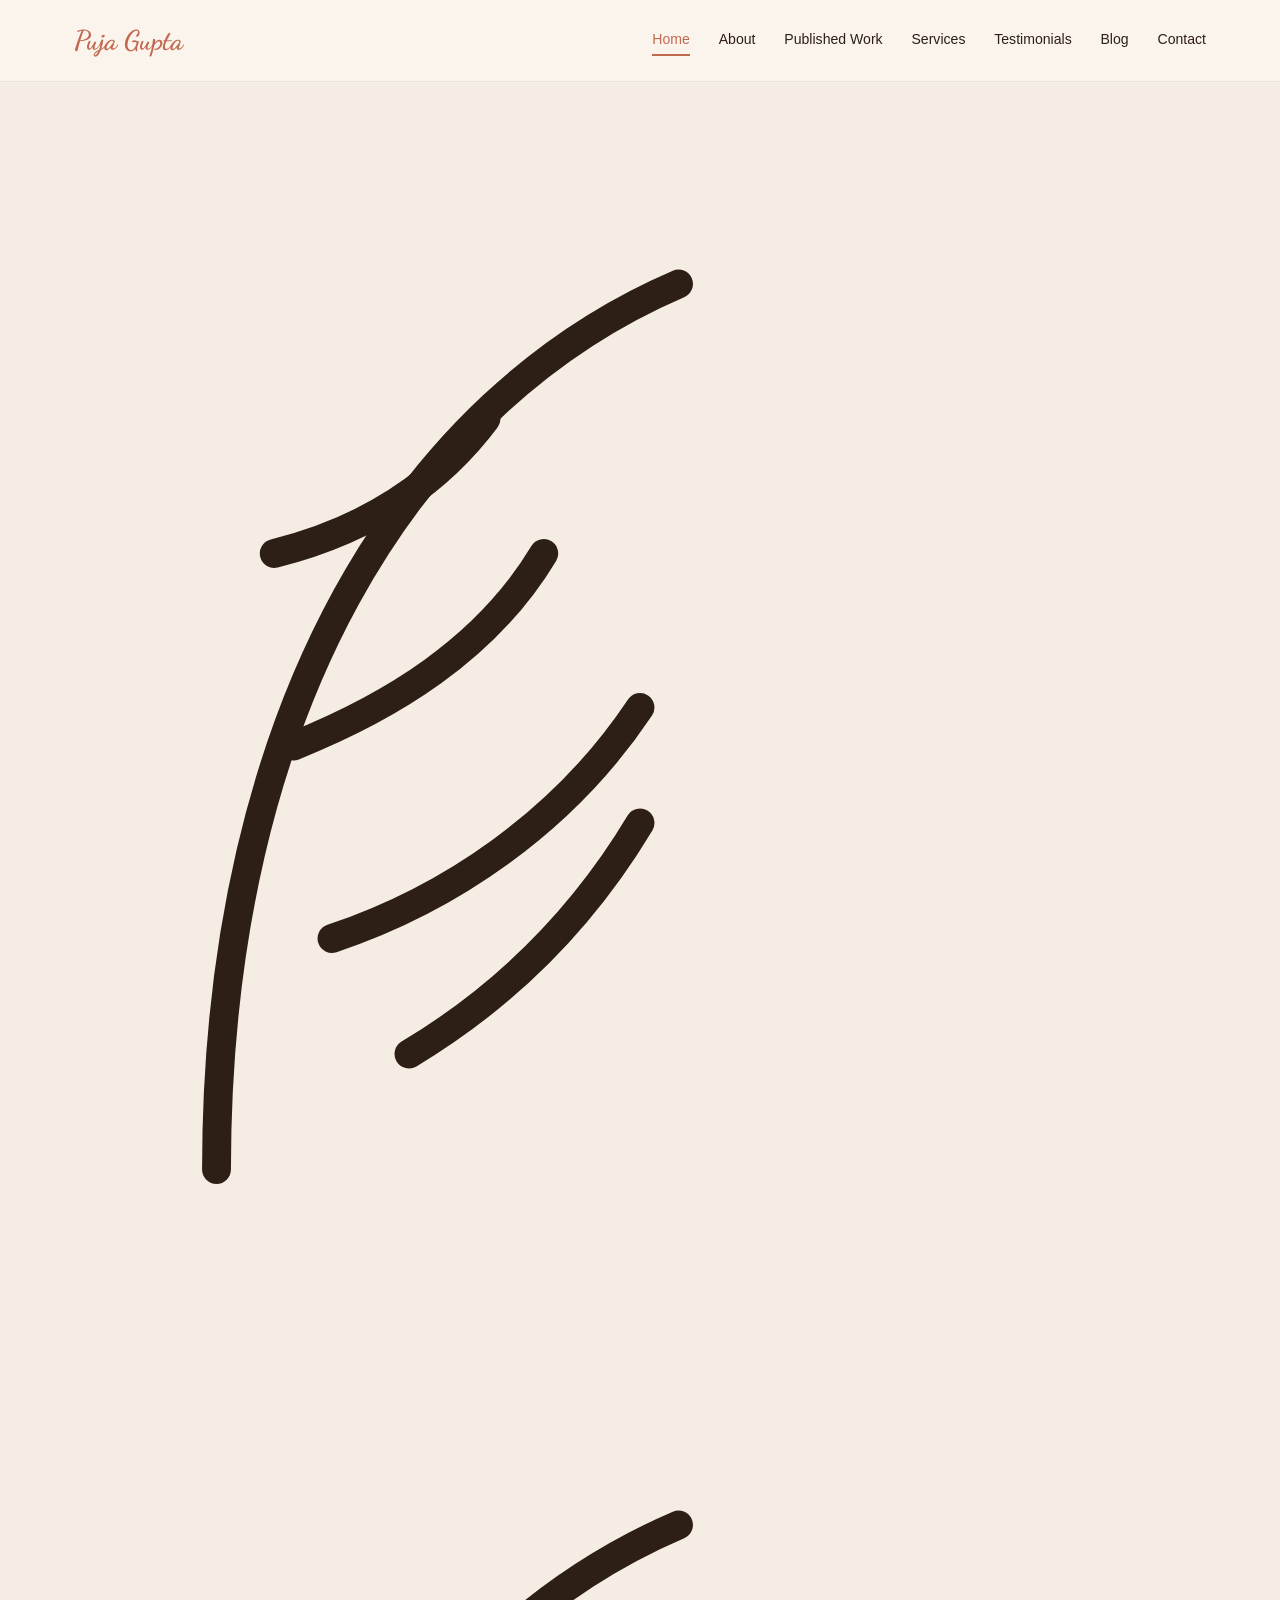
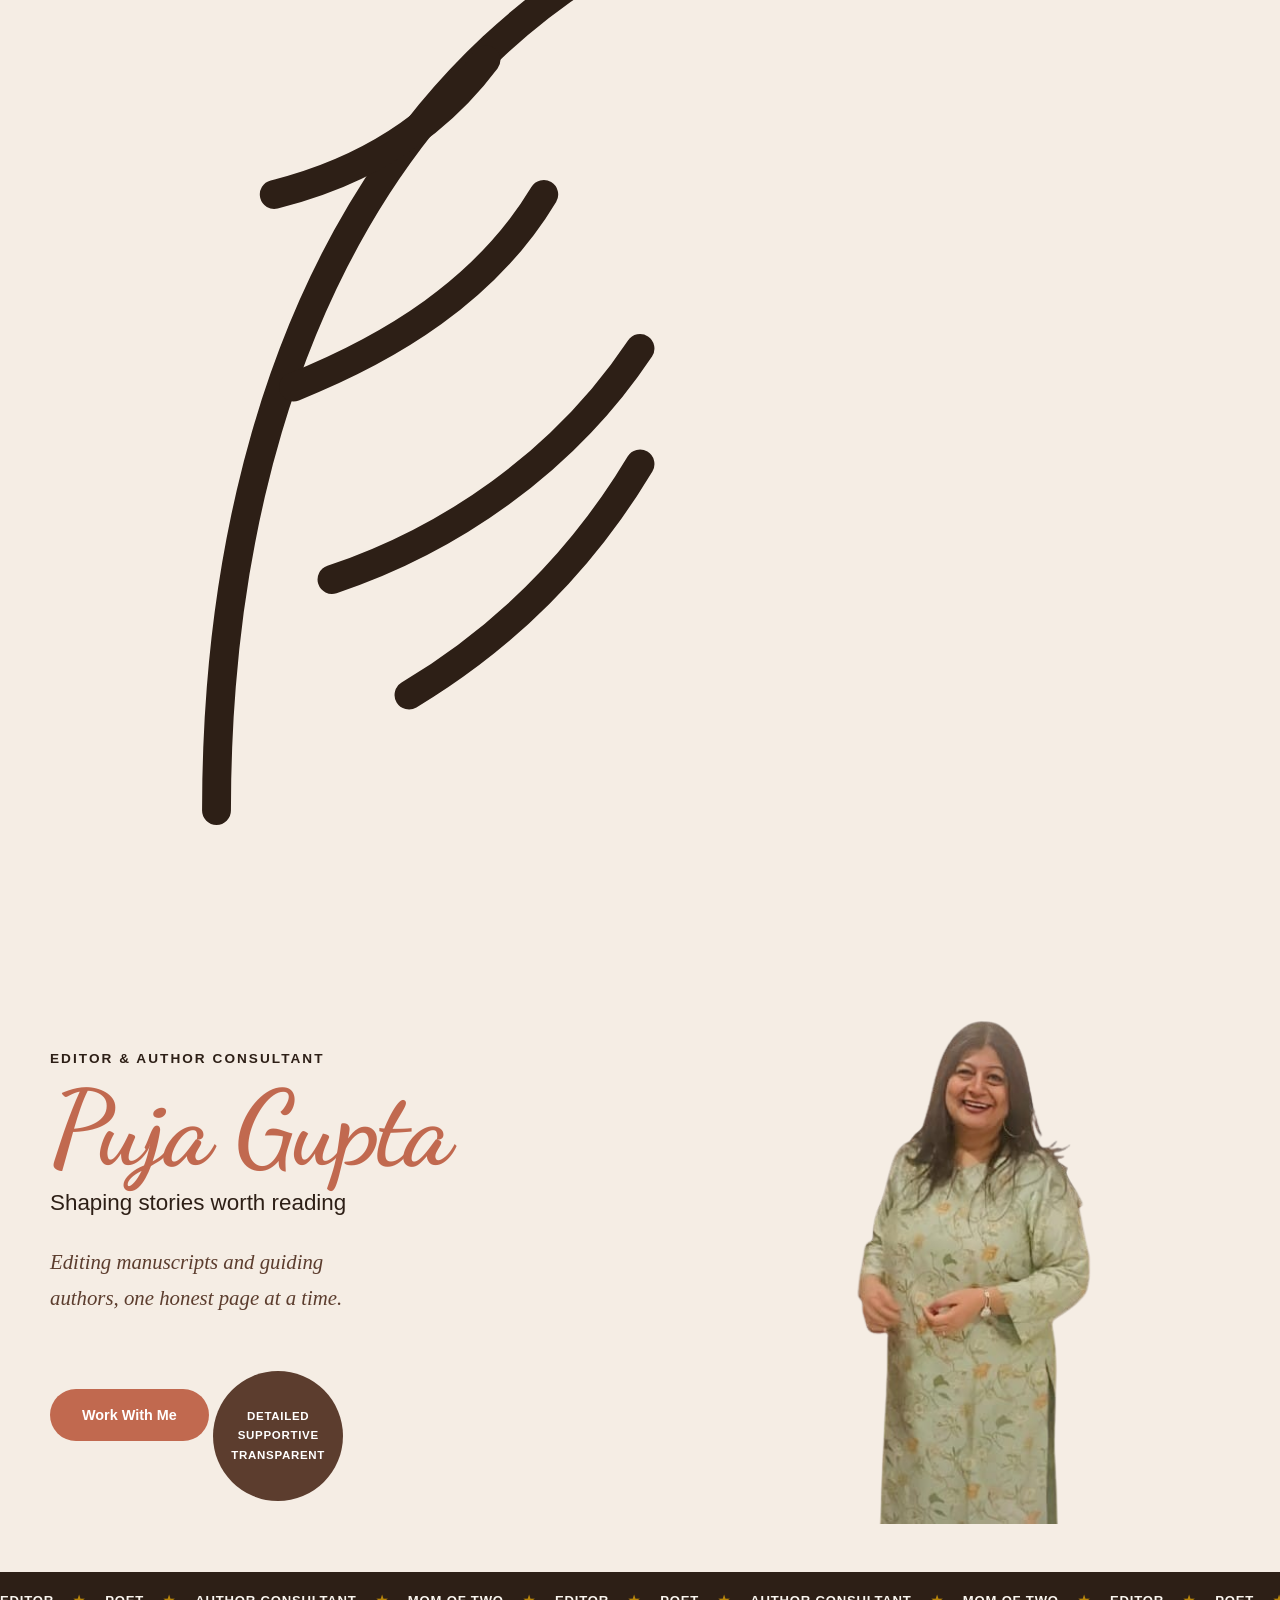
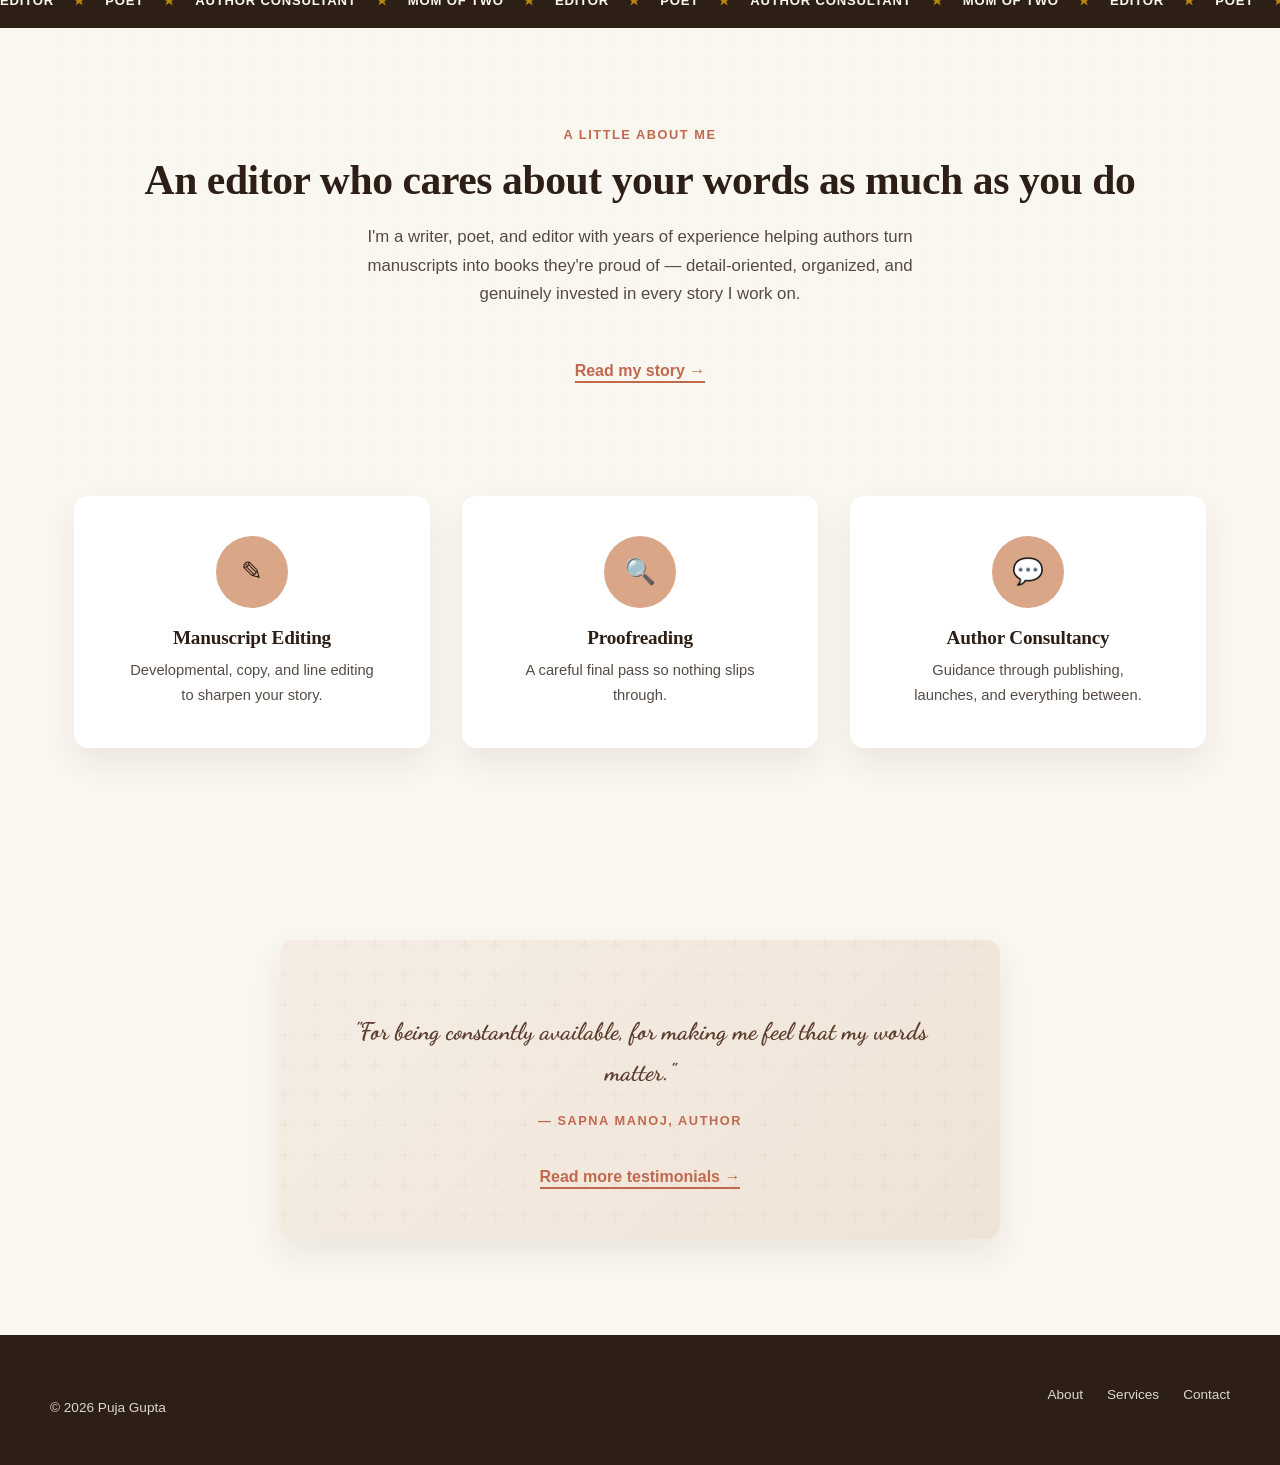
==== commit 69996340: "Create index.html" ====
--- a/index.html
+++ b/index.html
@@ -6,7 +6,7 @@
 <title>Puja Gupta — Editor &amp; Author Consultant</title>
 <link rel="preconnect" href="https://fonts.googleapis.com">
 <link rel="preconnect" href="https://fonts.gstatic.com" crossorigin>
-<link href="https://fonts.googleapis.com/css2?family=Playfair+Display:ital,wght@0,400;0,600;0,700;1,400&family=DM+Sans:wght@400;500;600;700&family=Dancing+Script:wght@600;700&display=swap" rel="stylesheet">
+<link href="https://fonts.googleapis.com/css2?family=Cormorant+Garamond:ital,wght@0,500;0,600;0,700;1,500&family=Work+Sans:wght@400;500;600;700&family=Dancing+Script:wght@600;700&display=swap" rel="stylesheet">
 <link rel="stylesheet" href="style.css">
 </head>
 <body>
@@ -31,6 +31,24 @@
 
 <!-- ============ HERO ============ -->
 <section class="hero">
+  <div class="leaf-accent leaf-tl" aria-hidden="true">
+    <svg viewBox="0 0 64 64" fill="none" stroke="currentColor" stroke-width="1.5" stroke-linecap="round" stroke-linejoin="round">
+      <path d="M10 54 C10 30 20 14 34 8"/>
+      <path d="M16 42 C22 40 28 36 32 30"/>
+      <path d="M14 32 C19 30 24 27 27 22"/>
+      <path d="M13 22 C17 21 21 19 24 15"/>
+      <path d="M20 48 C25 45 29 41 32 36"/>
+    </svg>
+  </div>
+  <div class="leaf-accent leaf-br" aria-hidden="true">
+    <svg viewBox="0 0 64 64" fill="none" stroke="currentColor" stroke-width="1.5" stroke-linecap="round" stroke-linejoin="round">
+      <path d="M10 54 C10 30 20 14 34 8"/>
+      <path d="M16 42 C22 40 28 36 32 30"/>
+      <path d="M14 32 C19 30 24 27 27 22"/>
+      <path d="M13 22 C17 21 21 19 24 15"/>
+      <path d="M20 48 C25 45 29 41 32 36"/>
+    </svg>
+  </div>
 
   <div class="hero-inner">
     <div class="hero-text">
--- a/style.css
+++ b/style.css
@@ -2,18 +2,18 @@
    TOKENS
    =========================================== */
 :root{
-  --cream: #FBF3E4;
-  --cream-2: #F0DDBE;
-  --tuscany: #C2410C;
-  --brandy: #D97706;
-  --tacao: #F5A962;
-  --copper: #92400E;
-  --pharlap: #B45309;
-  --gold: #C9962C;
-  --ink: #2E1D12;
-
-  --font-display: "Spectral", serif;
-  --font-body: "Inter", sans-serif;
+  --cream: #FAF6F0;
+  --cream-2: #F5EDE4;
+  --tuscany: #C1694F;
+  --brandy: #B8860B;
+  --tacao: #D9A788;
+  --copper: #5C3D2E;
+  --pharlap: #C99A6C;
+  --gold: #B8860B;
+  --ink: #2D1F16;
+
+  --font-display: "Playfair Display", serif;
+  --font-body: "DM Sans", sans-serif;
   --font-script: "Dancing Script", cursive;
   --container: 1180px;
 }
@@ -314,6 +314,8 @@
   gap: 2rem;
 }
 .numbered-card{
+  position: relative;
+  overflow: hidden;
   text-align: center;
   background: #fff;
   border-radius: var(--card-radius);
@@ -321,6 +323,17 @@
   padding: 2.5rem 2rem;
   transition: transform .3s cubic-bezier(.22,1,.36,1), box-shadow .3s cubic-bezier(.22,1,.36,1);
 }
+.numbered-card::before{
+  content: "";
+  position: absolute;
+  inset: 0;
+  border-radius: inherit;
+  background: linear-gradient(135deg, rgba(193,105,79,.1), transparent 60%);
+  opacity: 0;
+  transition: opacity .3s ease;
+  pointer-events: none;
+}
+.numbered-card:hover::before{ opacity: 1; }
 .numbered-card:hover{ transform: translateY(-4px); box-shadow: var(--card-shadow-hover); }
 .numbered-icon{
   width: 72px; height: 72px;
@@ -377,8 +390,50 @@
 }
 .card:hover{ transform: translateY(-4px); box-shadow: var(--card-shadow-hover); }
 
+/* ===========================================
+   DOT PATTERN BACKGROUND (from Canva template)
+   =========================================== */
+.dot-pattern{
+  background-image: radial-gradient(circle, rgba(92,61,46,.06) 1px, transparent 1px);
+  background-size: 24px 24px;
+}
+
+/* ===========================================
+   BACK TO TOP BUTTON
+   =========================================== */
+.back-to-top{
+  position: fixed;
+  bottom: 28px;
+  right: 28px;
+  width: 48px;
+  height: 48px;
+  border-radius: 50%;
+  background: var(--tuscany);
+  color: #fff;
+  border: none;
+  cursor: pointer;
+  display: flex;
+  align-items: center;
+  justify-content: center;
+  font-size: 1.3rem;
+  box-shadow: 0 10px 24px rgba(45,31,22,.25);
+  opacity: 0;
+  visibility: hidden;
+  transform: translateY(12px);
+  transition: opacity .3s cubic-bezier(.22,1,.36,1), transform .3s cubic-bezier(.22,1,.36,1), background .25s ease;
+  z-index: 200;
+}
+.back-to-top.show{
+  opacity: 1;
+  visibility: visible;
+  transform: translateY(0);
+}
+.back-to-top:hover{ background: var(--copper); transform: translateY(-3px); }
+
 .quote-card{
-  background: #fff;
+  position: relative;
+  overflow: hidden;
+  background: linear-gradient(135deg, #F5EDE4 0%, #EFE3D6 100%);
   border-radius: var(--card-radius);
   box-shadow: var(--card-shadow);
   padding: 3rem 2.5rem;
@@ -386,6 +441,14 @@
   margin: 0 auto;
   text-align: center;
 }
+.quote-card::before{
+  content: "";
+  position: absolute;
+  inset: 0;
+  background: url("data:image/svg+xml,%3Csvg width='60' height='60' viewBox='0 0 60 60' xmlns='http://www.w3.org/2000/svg'%3E%3Cg fill='none' fill-rule='evenodd'%3E%3Cg fill='%235c3d2e' fill-opacity='0.03'%3E%3Cpath d='M36 34v-4h-2v4h-4v2h4v4h2v-4h4v-2h-4zm0-30V0h-2v4h-4v2h4v4h2V6h4V4h-4zM6 34v-4H4v4H0v2h4v4h2v-4h4v-2H6zM6 4V0H4v4H0v2h4v4h2V6h4V4H6z'/%3E%3C/g%3E%3C/g%3E%3C/svg%3E");
+  border-radius: inherit;
+}
+.quote-card > *{ position: relative; z-index: 1; }
 
 /* ===========================================
    STRIPE ACCENT PANEL
@@ -749,4 +812,99 @@
   position: relative;
   background: #fff;
   border-radius: 10px;
-  padding: 2rem 1.5+  padding: 2rem 1.5rem 1.5rem;
+  box-shadow: 0 16px 34px rgba(58,38,32,.1);
+}
+.contact-form input, .contact-form textarea{
+  background: #fff;
+  border: 1.5px solid rgba(58,38,32,.12);
+  border-radius: 10px;
+  padding: .85rem 1.1rem;
+  font-family: inherit;
+  font-size: .95rem;
+  color: var(--ink);
+  resize: vertical;
+}
+.contact-form input:focus, .contact-form textarea:focus{ border-color: var(--tuscany); outline:none; }
+.contact-form button{ align-self: flex-start; border:none; cursor:pointer; }
+.form-note{ font-size: .85rem; color: var(--tuscany); min-height: 1.2em; }
+
+/* ===========================================
+   FOOTER
+   =========================================== */
+.site-footer{
+  background: var(--ink);
+  color: var(--cream);
+  padding: 3rem 1.5rem 2rem;
+}
+.footer-inner{
+  max-width: var(--container);
+  margin: 0 auto;
+  display: flex;
+  justify-content: space-between;
+  flex-wrap: wrap;
+  gap: 1rem;
+  font-size: .85rem;
+  opacity: .85;
+}
+.footer-links{ display:flex; gap: 1.5rem; }
+.footer-links a:hover{ color: var(--tacao); }
+
+/* ===========================================
+   SCROLL REVEAL — minimal, classy
+   =========================================== */
+.reveal{
+  opacity: 0;
+  transform: translateY(28px);
+  transition: opacity .9s cubic-bezier(.22,1,.36,1), transform .9s cubic-bezier(.22,1,.36,1);
+}
+.reveal.is-visible{ opacity: 1; transform: translateY(0); }
+
+/* Stagger: direct children fade in one after another */
+.stagger > *{
+  opacity: 0;
+  transform: translateY(22px);
+  transition: opacity .7s cubic-bezier(.22,1,.36,1), transform .7s cubic-bezier(.22,1,.36,1);
+  transition-delay: calc(var(--i, 0) * 90ms);
+}
+.stagger.is-visible > *{ opacity: 1; transform: translateY(0); }
+
+@media (prefers-reduced-motion: reduce){
+  .stagger > *{ opacity: 1 !important; transform: none !important; transition-delay: 0s !important; }
+}
+
+@media (prefers-reduced-motion: reduce){
+  .reveal{ opacity: 1 !important; transform: none !important; }
+}
+
+/* ===========================================
+   RESPONSIVE
+   =========================================== */
+@media (max-width: 900px){
+  .hero-inner{ grid-template-columns: 1fr; text-align: center; }
+  .hero-badge{ margin: 1.5rem auto 0; }
+  .hero-photo{ max-width: 340px; margin: 2rem auto 0; }
+  .about-grid{ grid-template-columns: 1fr; text-align: center; }
+  .about-photo{ max-width: 300px; margin: 0 auto; }
+  .about-copy p{ margin-inline: auto; }
+  .edu-skills{ grid-template-columns: 1fr; }
+  .numbered-grid{ grid-template-columns: 1fr; }
+  .work-card{ flex-direction: column; align-items: flex-start; }
+  .testimonial-card{ grid-template-columns: 1fr; text-align: left; }
+  .testimonial-cover{ width: 80px; }
+  .contact-page{ grid-template-columns: 1fr; }
+  .book-grid{ grid-template-columns: repeat(2, 1fr); }
+  .book-row-card{ flex-direction: column; text-align: center; }
+  .testimonial-card-v2{ grid-template-columns: 1fr; }
+  .testimonial-card-v2 .testimonial-cover{ order: 0; width: 70px; margin-bottom: .5rem; }
+}
+@media (max-width: 640px){
+  .nav-links{
+    position: fixed; inset: 0 0 0 auto; height: 100vh; width: min(78vw, 300px);
+    background: var(--cream); flex-direction: column; align-items:flex-start; justify-content:center;
+    padding: 2rem; gap: 1.6rem; transform: translateX(100%); transition: transform .3s ease;
+    box-shadow: -10px 0 30px rgba(58,38,32,.12);
+  }
+  .nav-links.open{ transform: translateX(0); }
+  .nav-toggle{ display:flex; }
+}
